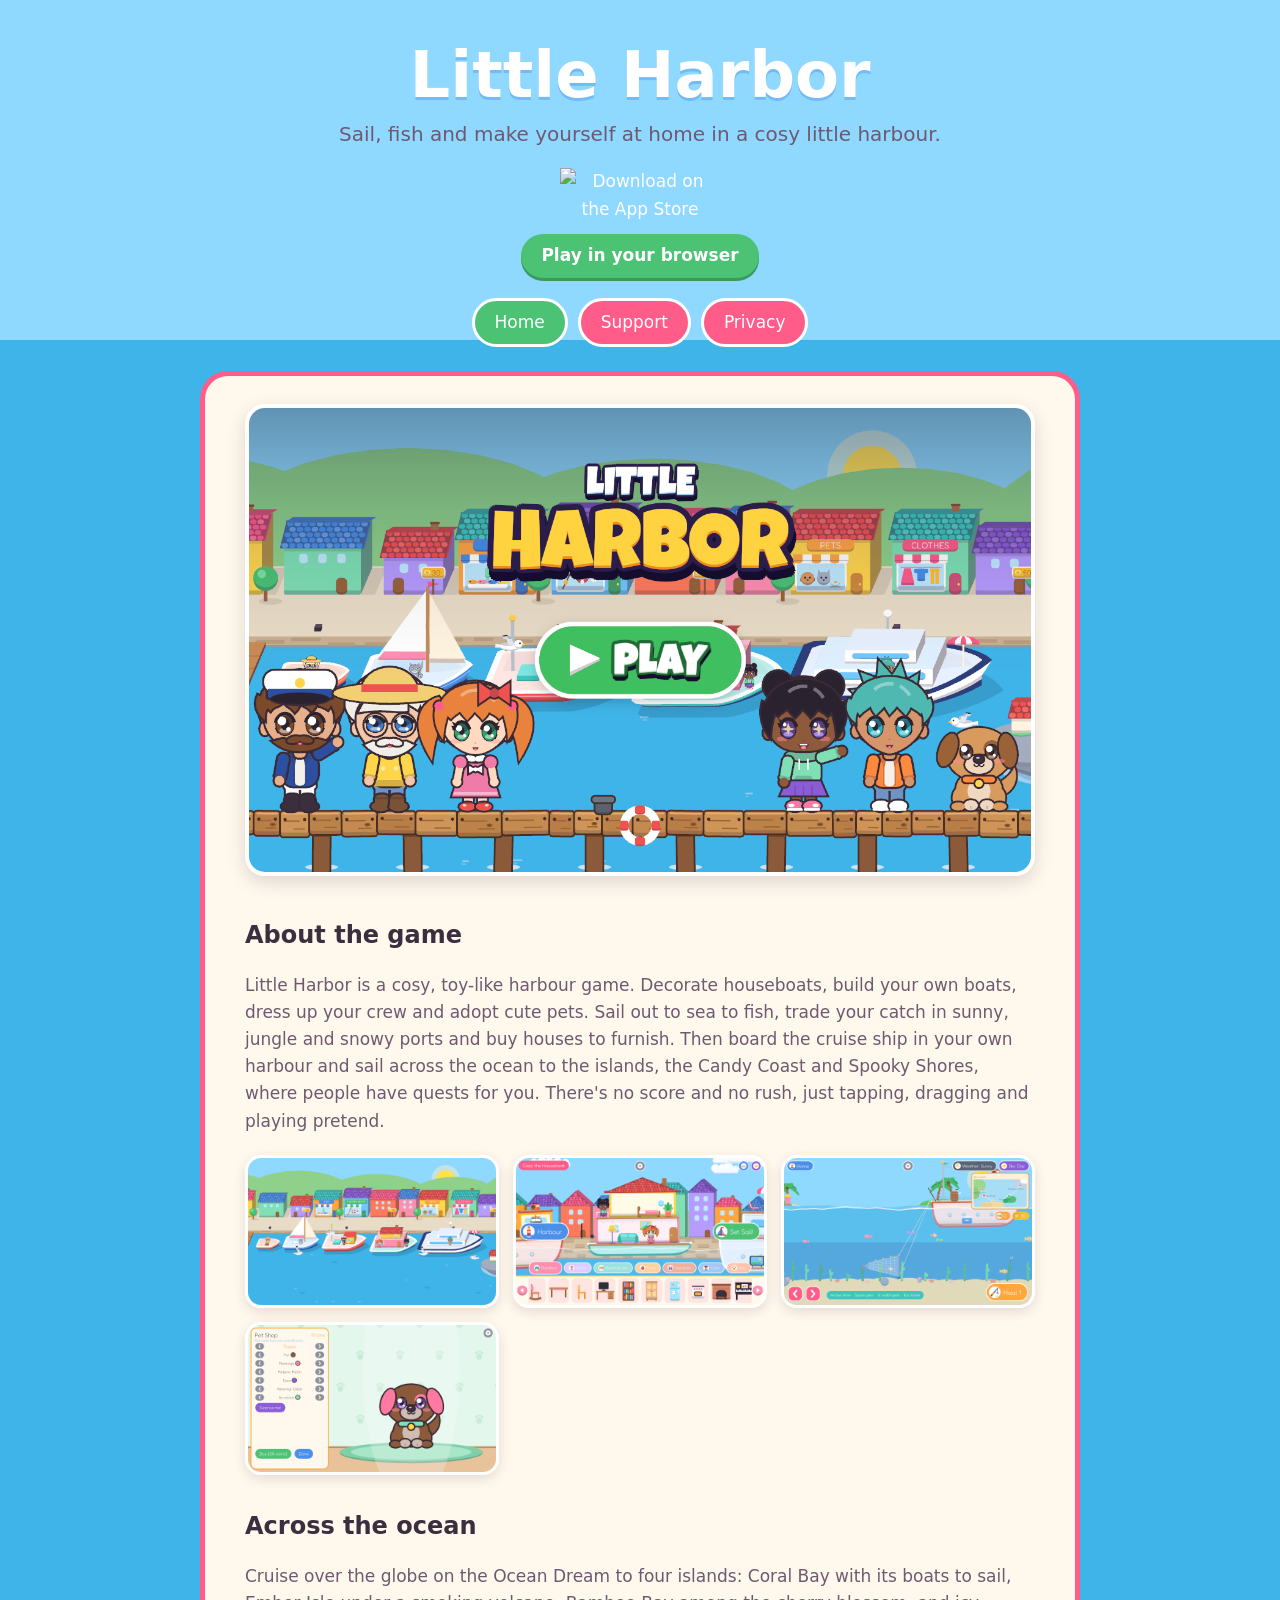
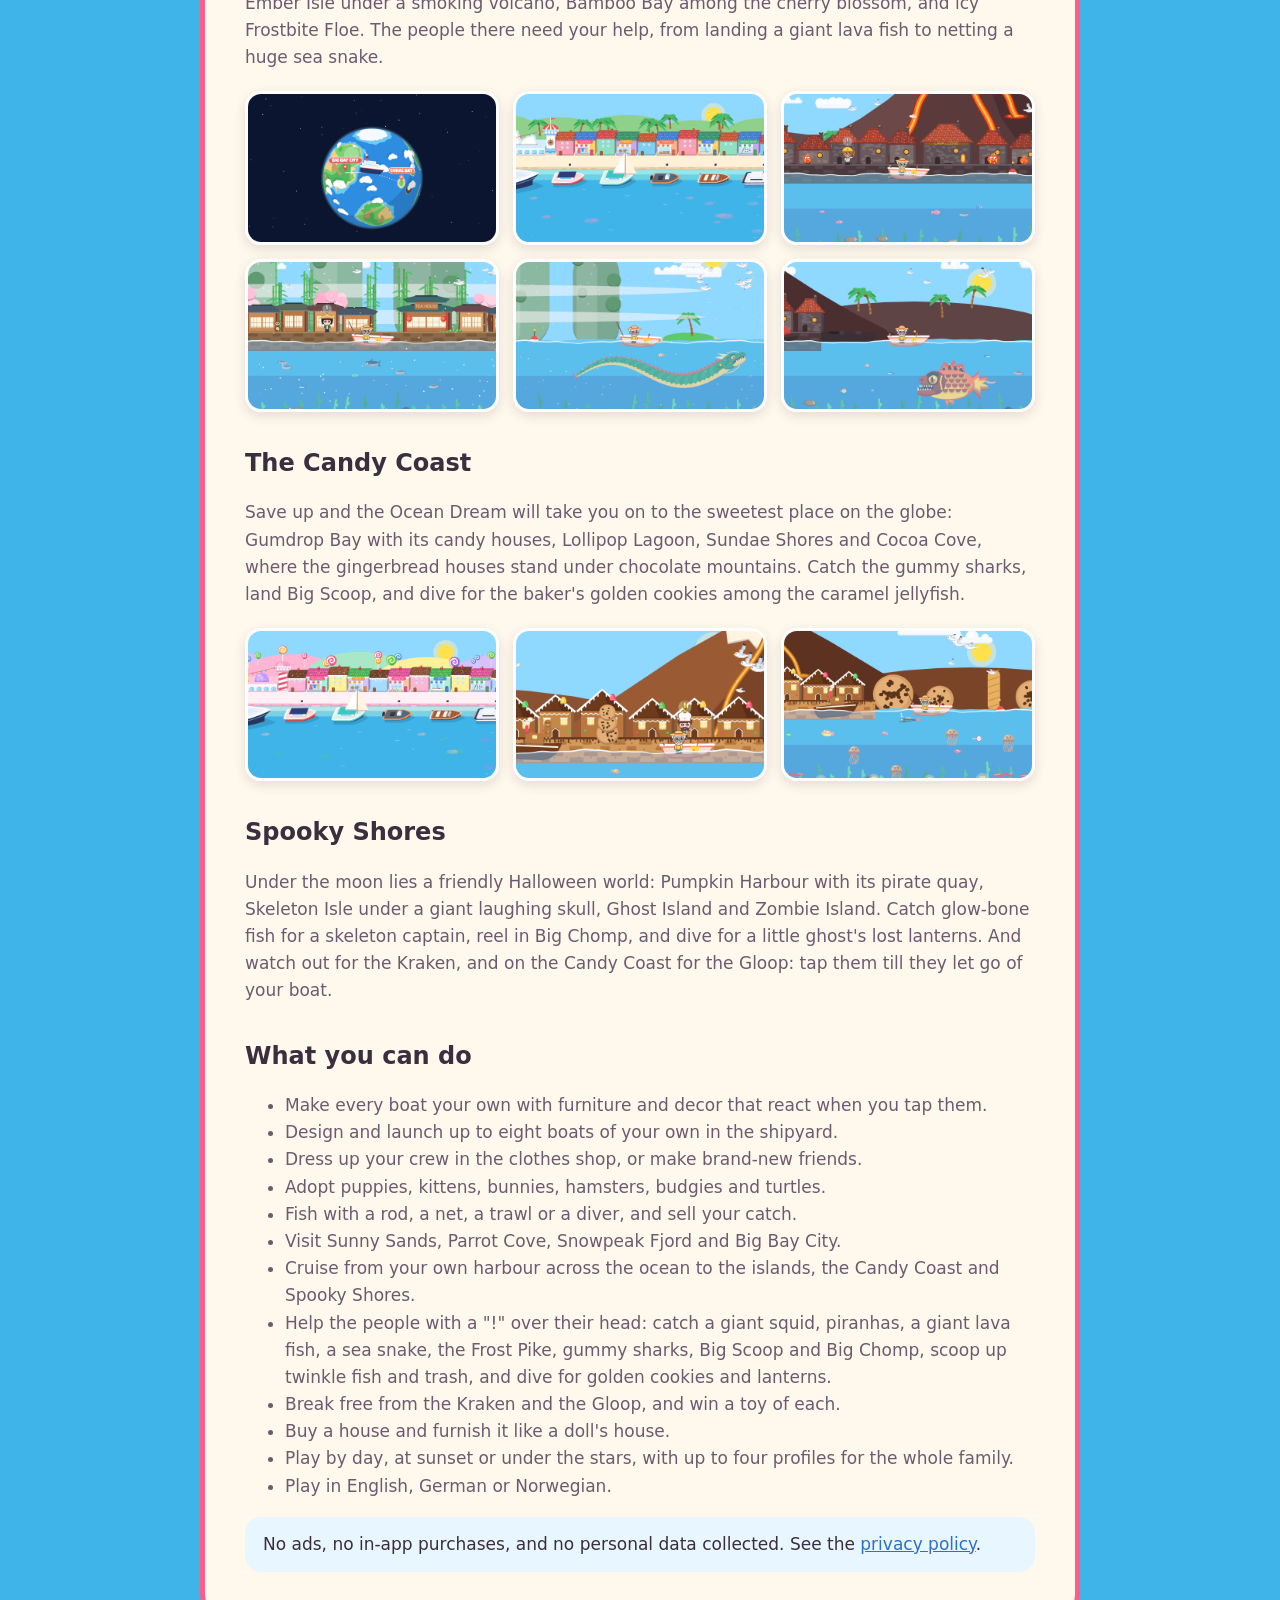
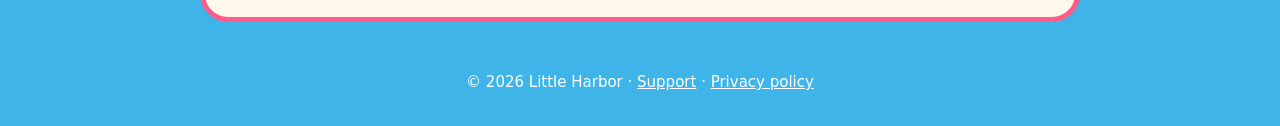
==== index.html @ 8a87bdaf "Little Harbor 1.3: cruises from your own harbour, Spooky Shores, the sea monsters, new quests and la" ====
<!doctype html>
<html lang="en">
<head>
  <meta charset="utf-8">
  <meta name="viewport" content="width=device-width, initial-scale=1">
  <title>Little Harbor</title>
  <meta name="description" content="Little Harbor is a cosy, toy-like harbour game: decorate boats, dress up your crew, adopt pets, sail, fish and cruise to the islands, the Candy Coast and Spooky Shores.">
  <link rel="icon" href="favicon.ico">
  <link rel="stylesheet" href="style.css">
</head>
<body>
  <header>
    <h1>Little Harbor</h1>
    <p>Sail, fish and make yourself at home in a cosy little harbour.</p>
    <div class="store">
      <a href="https://apps.apple.com/app/id6824686280" aria-label="Download Little Harbor on the App Store">
        <img src="https://toolbox.marketingtools.apple.com/api/v2/badges/download-on-the-app-store/black/en-us" alt="Download on the App Store" width="160" height="54">
      </a>
      <a class="play" href="https://haxica.github.io/TocaMcBoaty/">Play in your browser</a>
    </div>
    <nav>
      <a href="./" aria-current="page">Home</a>
      <a href="support.html">Support</a>
      <a href="privacy.html">Privacy</a>
    </nav>
  </header>

  <main>
    <img class="hero" src="images/title.png" alt="The Little Harbor title screen: the crew and a puppy on the jetty in front of the harbour, with a big Play button.">

    <h2>About the game</h2>
    <p>
      Little Harbor is a cosy, toy-like harbour game. Decorate houseboats, build your own boats, dress
      up your crew and adopt cute pets. Sail out to sea to fish, trade your catch in sunny, jungle and
      snowy ports and buy houses to furnish. Then board the cruise ship in your own harbour and sail
      across the ocean to the islands, the Candy Coast and Spooky Shores, where people have quests for you. There's no score
      and no rush, just tapping, dragging and playing pretend.
    </p>

    <div class="shots">
      <img src="images/harbour.png" alt="The harbour: colourful houses and shops along the quay, and boats in their berths.">
      <img src="images/boat.png" alt="Aboard a houseboat, with furniture to drag in from the tray.">
      <img src="images/fish.png" alt="Out at sea, towing a trawl along the seabed.">
      <img src="images/pets.png" alt="The pet shop: choosing a puppy's fur, markings and collar.">
    </div>

    <h2>Across the ocean</h2>
    <p>
      Cruise over the globe on the Ocean Dream to four islands: Coral Bay with its boats to sail,
      Ember Isle under a smoking volcano, Bamboo Bay among the cherry blossom, and icy Frostbite
      Floe. The people there need your help, from landing a giant lava fish to netting a huge sea
      snake.
    </p>

    <div class="shots">
      <img src="images/globe.png" alt="The cruise ship sailing over the globe from Big Bay City to Coral Bay.">
      <img src="images/coral.png" alt="Coral Bay from above: the cruise ship, the island boats and the shops along the beach.">
      <img src="images/ember.png" alt="Ember Isle: stone houses under a volcano with lava flowing down, and a scientist with a quest.">
      <img src="images/bamboo.png" alt="Bamboo Bay: wooden houses, bamboo and cherry blossom, and a gardener with a quest.">
      <img src="images/snake.png" alt="A huge green sea dragon snake swimming under the boat.">
      <img src="images/lava.png" alt="The giant lava fish swimming deep below the boat by Ember Isle.">
    </div>

    <h2>The Candy Coast</h2>
    <p>
      Save up and the Ocean Dream will take you on to the sweetest place on the globe: Gumdrop Bay
      with its candy houses, Lollipop Lagoon, Sundae Shores and Cocoa Cove, where the gingerbread
      houses stand under chocolate mountains. Catch the gummy sharks, land Big Scoop, and dive for the
      baker's golden cookies among the caramel jellyfish.
    </p>

    <div class="shots">
      <img src="images/candy.png" alt="Gumdrop Bay from above: candy-coloured houses with lollipops on the hills, and boats along the pink sugar beach.">
      <img src="images/cocoa.png" alt="Cocoa Cove: gingerbread houses under a chocolate mountain, giant cookies and the baker with a quest.">
      <img src="images/cookies.png" alt="Diving for golden cookies under the boat, among caramel jellyfish.">
    </div>

    <h2>Spooky Shores</h2>
    <p>
      Under the moon lies a friendly Halloween world: Pumpkin Harbour with its pirate quay, Skeleton
      Isle under a giant laughing skull, Ghost Island and Zombie Island. Catch glow-bone fish for a
      skeleton captain, reel in Big Chomp, and dive for a little ghost's lost lanterns. And watch out
      for the Kraken, and on the Candy Coast for the Gloop: tap them till they let go of your boat.
    </p>

    <h2>What you can do</h2>
    <ul>
      <li>Make every boat your own with furniture and decor that react when you tap them.</li>
      <li>Design and launch up to eight boats of your own in the shipyard.</li>
      <li>Dress up your crew in the clothes shop, or make brand-new friends.</li>
      <li>Adopt puppies, kittens, bunnies, hamsters, budgies and turtles.</li>
      <li>Fish with a rod, a net, a trawl or a diver, and sell your catch.</li>
      <li>Visit Sunny Sands, Parrot Cove, Snowpeak Fjord and Big Bay City.</li>
      <li>Cruise from your own harbour across the ocean to the islands, the Candy Coast and Spooky Shores.</li>
      <li>Help the people with a "!" over their head: catch a giant squid, piranhas, a giant lava fish, a sea snake, the Frost Pike, gummy sharks, Big Scoop and Big Chomp, scoop up twinkle fish and trash, and dive for golden cookies and lanterns.</li>
      <li>Break free from the Kraken and the Gloop, and win a toy of each.</li>
      <li>Buy a house and furnish it like a doll's house.</li>
      <li>Play by day, at sunset or under the stars, with up to four profiles for the whole family.</li>
      <li>Play in English, German or Norwegian.</li>
    </ul>

    <p class="note">No ads, no in-app purchases, and no personal data collected. See the <a href="privacy.html">privacy policy</a>.</p>
  </main>

  <footer>
    &copy; 2026 Little Harbor &middot; <a href="support.html">Support</a> &middot; <a href="privacy.html">Privacy policy</a>
  </footer>
</body>
</html>
---- style.css ----
:root {
  --sky: #8fd8ff;
  --sea: #3fb4e8;
  --paper: #fff8ec;
  --ink: #3a2e3f;
  --soft: #6e5a70;
  --pink: #ff5c8a;
  --green: #4cc274;
  --line: #f0e2cc;
}

* {
  box-sizing: border-box;
}

html {
  background: var(--sky);
}

body {
  margin: 0;
  font: 17px/1.6 "Fredoka", system-ui, -apple-system, "Segoe UI", sans-serif;
  color: var(--ink);
  background: linear-gradient(var(--sky) 0, var(--sky) 340px, var(--sea) 340px, var(--sea) 100%);
  min-height: 100vh;
}

header {
  max-width: 880px;
  margin: 0 auto;
  padding: 40px 16px 24px;
  text-align: center;
  color: #fff;
}

header a {
  color: inherit;
  text-decoration: none;
}

header h1 {
  margin: 0;
  font-size: clamp(40px, 8vw, 64px);
  line-height: 1.1;
  text-shadow: 0 3px 0 #4a8fe866;
}

header p {
  margin: 8px 0 0;
  font-size: 20px;
}

.store {
  display: flex;
  flex-direction: column;
  align-items: center;
  gap: 6px;
  margin-top: 18px;
}

.store img {
  display: block;
  height: 54px;
  width: auto;
}

.play {
  margin-top: 6px;
  padding: 8px 20px;
  border-radius: 999px;
  background: var(--green);
  color: #fff;
  font-weight: 600;
  box-shadow: 0 3px 0 #3a9a5c;
}

.play:hover,
.play:focus-visible {
  background: #5fd487;
}

nav {
  display: flex;
  flex-wrap: wrap;
  gap: 10px;
  justify-content: center;
  margin-top: 20px;
}

nav a {
  padding: 8px 20px;
  border: 3px solid #fff;
  border-radius: 999px;
  background: var(--pink);
  color: #fff;
  text-decoration: none;
}

nav a[aria-current="page"] {
  background: var(--green);
}

main {
  max-width: 880px;
  margin: 0 auto 48px;
  padding: 28px clamp(16px, 4vw, 40px);
  background: var(--paper);
  border: 5px solid var(--pink);
  border-radius: 28px;
}

h2 {
  margin: 32px 0 8px;
  font-size: 24px;
}

h2:first-child {
  margin-top: 0;
}

p, li {
  color: var(--soft);
}

a {
  color: #2f6fc4;
}

.shots {
  display: grid;
  grid-template-columns: repeat(auto-fit, minmax(240px, 1fr));
  gap: 14px;
  margin: 20px 0;
}

.shots img {
  width: 100%;
  border-radius: 16px;
  border: 3px solid #fff;
  box-shadow: 0 4px 12px #3a2e3f22;
}

.hero {
  width: 100%;
  border-radius: 20px;
  border: 4px solid #fff;
  box-shadow: 0 6px 18px #3a2e3f2a;
}

.note {
  padding: 14px 18px;
  border-radius: 16px;
  background: #e8f6ff;
  color: var(--ink);
}

footer {
  padding: 0 16px 32px;
  text-align: center;
  color: #fff;
  font-size: 15px;
}

footer a {
  color: #fff;
}
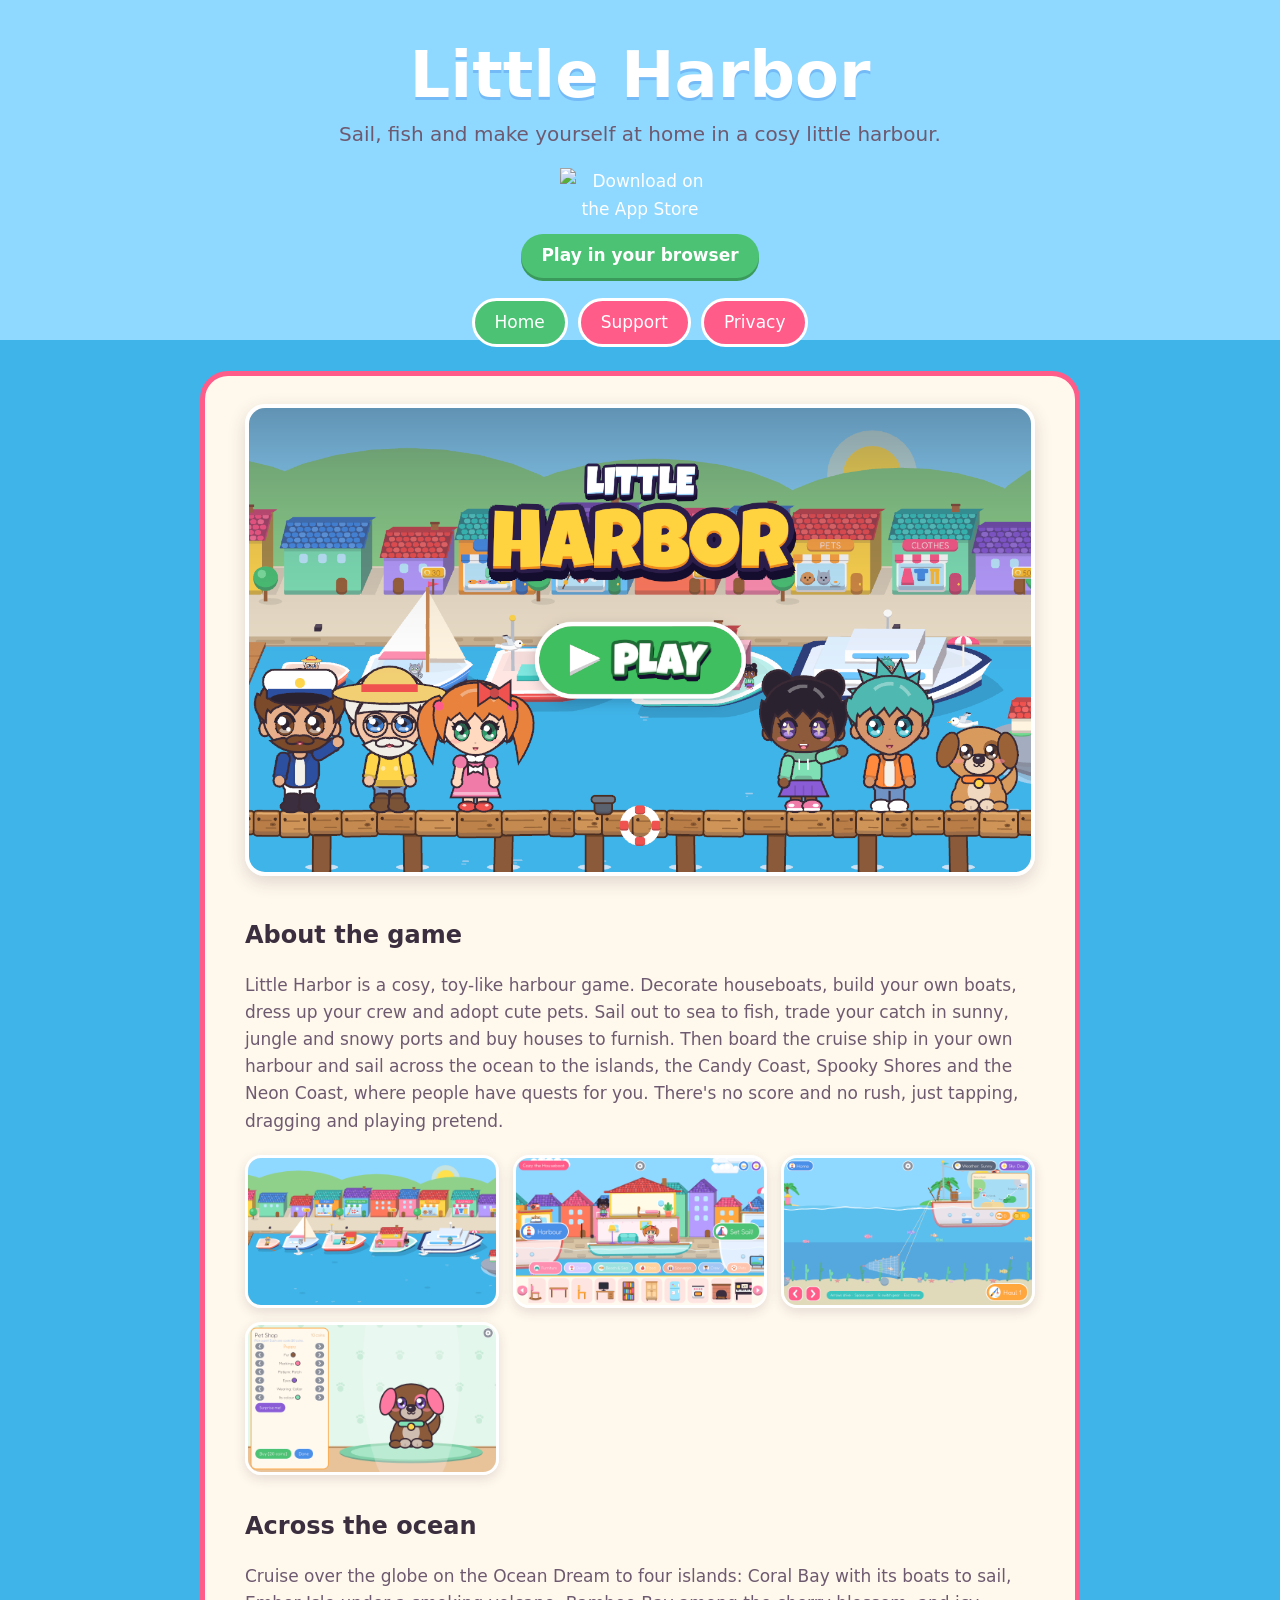
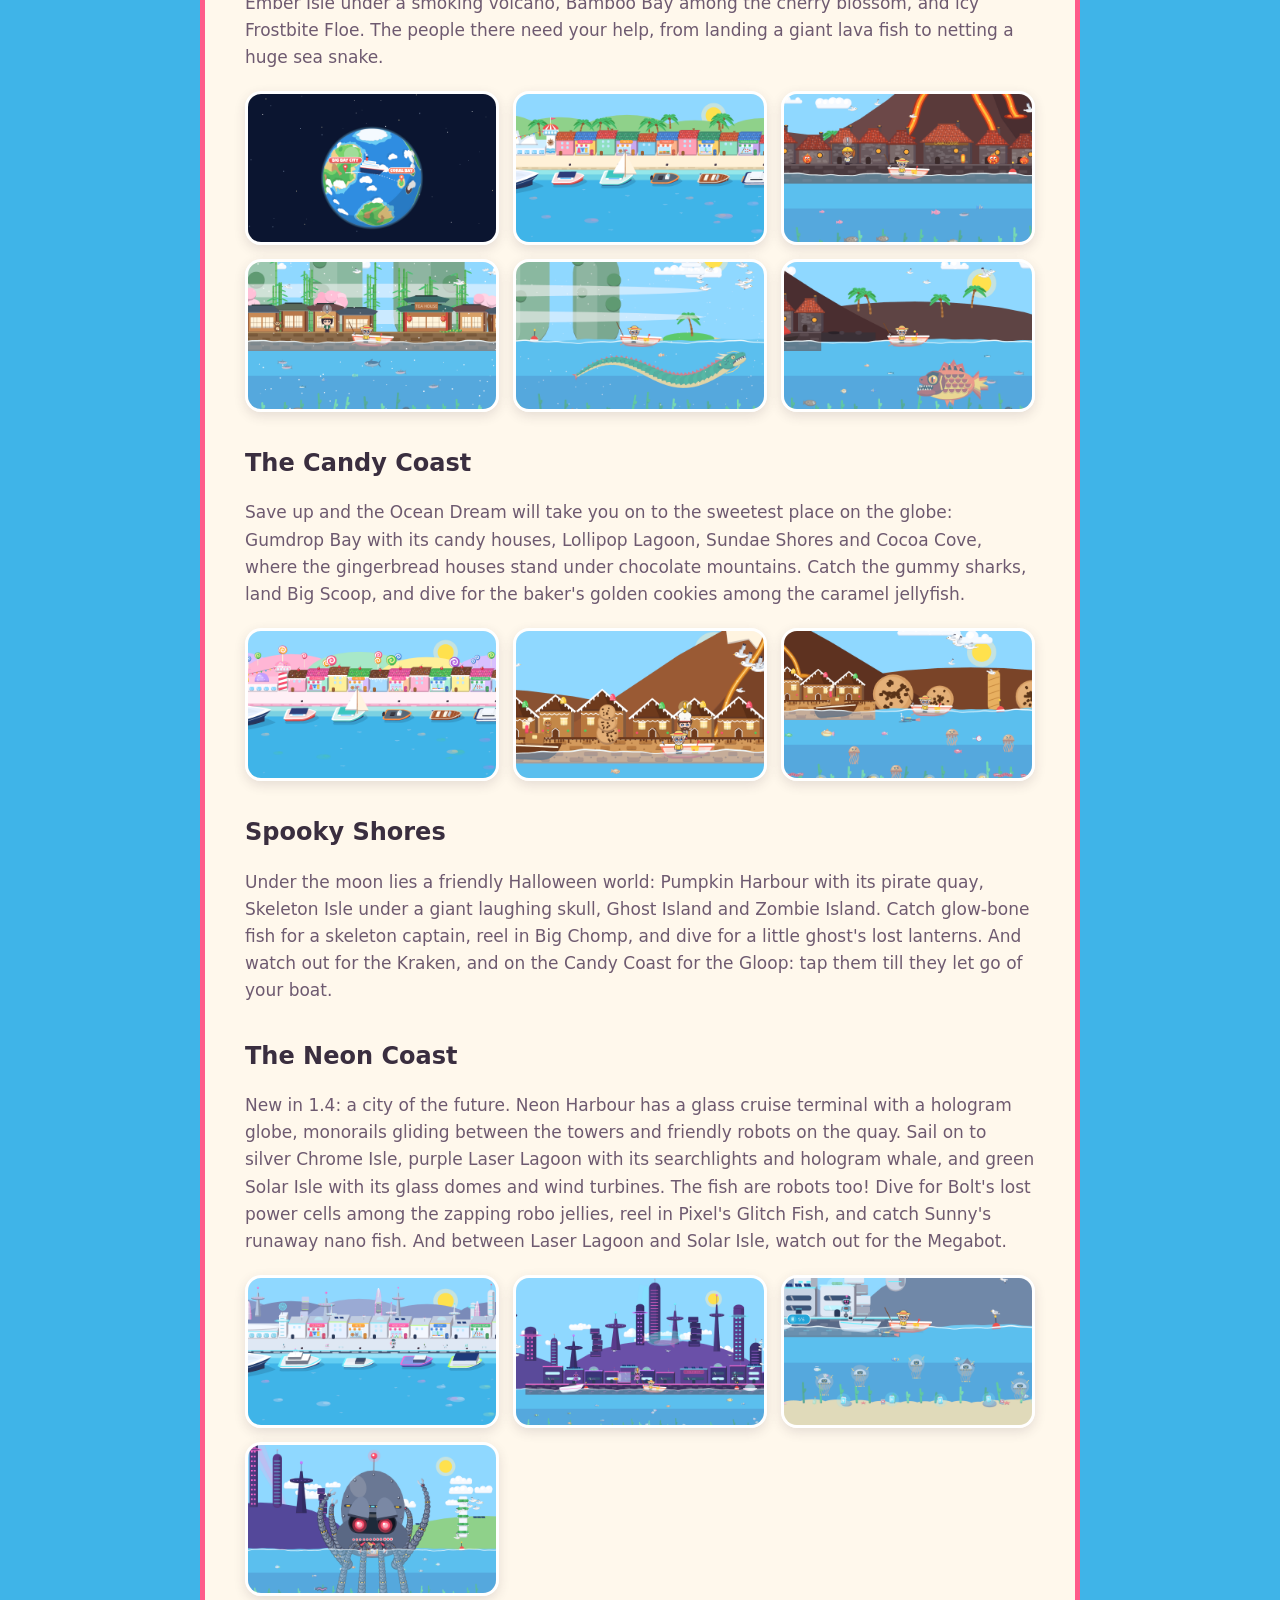
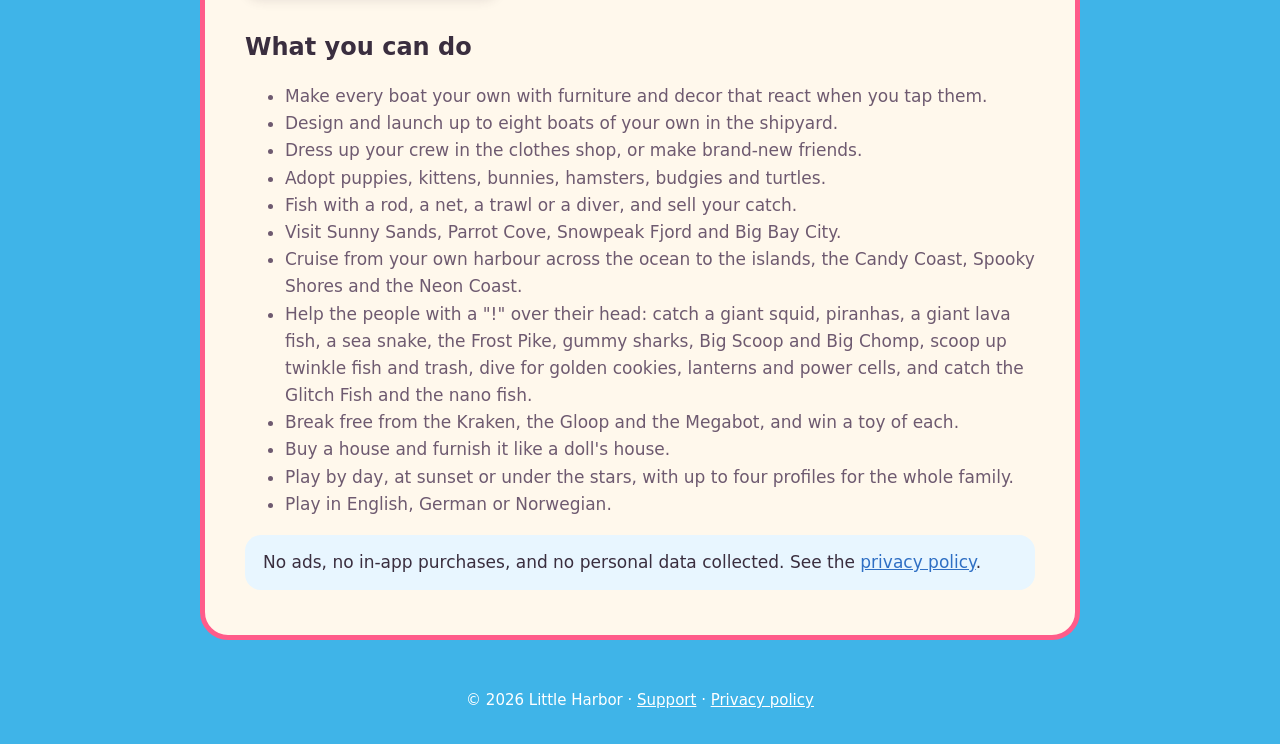
==== commit f39e23ce: "The Neon Coast (1.4): a section with four pictures, and on the support page Co-Authored-By: Claude O" ====
--- a/index.html
+++ b/index.html
@@ -4,8 +4,10 @@
   <meta charset="utf-8">
   <meta name="viewport" content="width=device-width, initial-scale=1">
   <title>Little Harbor</title>
-  <meta name="description" content="Little Harbor is a cosy, toy-like harbour game: decorate boats, dress up your crew, adopt pets, sail, fish and cruise to the islands, the Candy Coast and Spooky Shores.">
-  <link rel="icon" href="favicon.ico">
+  <meta name="description" content="Little Harbor is a cosy, toy-like harbour game: decorate boats, dress up your crew, adopt pets, sail, fish and cruise to the islands, the Candy Coast, Spooky Shores and the Neon Coast.">
+  <link rel="icon" href="favicon.ico?v=2" sizes="any">
+  <link rel="icon" href="icon-192.png?v=2" type="image/png">
+  <link rel="apple-touch-icon" href="apple-touch-icon.png?v=2">
   <link rel="stylesheet" href="style.css">
 </head>
 <body>
@@ -16,7 +18,7 @@
       <a href="https://apps.apple.com/app/id6824686280" aria-label="Download Little Harbor on the App Store">
         <img src="https://toolbox.marketingtools.apple.com/api/v2/badges/download-on-the-app-store/black/en-us" alt="Download on the App Store" width="160" height="54">
       </a>
-      <a class="play" href="https://haxica.github.io/TocaMcBoaty/">Play in your browser</a>
+      <a class="play" href="https://haxica.github.io/little-harbor-app/">Play in your browser</a>
     </div>
     <nav>
       <a href="./" aria-current="page">Home</a>
@@ -33,7 +35,7 @@
       Little Harbor is a cosy, toy-like harbour game. Decorate houseboats, build your own boats, dress
       up your crew and adopt cute pets. Sail out to sea to fish, trade your catch in sunny, jungle and
       snowy ports and buy houses to furnish. Then board the cruise ship in your own harbour and sail
-      across the ocean to the islands, the Candy Coast and Spooky Shores, where people have quests for you. There's no score
+      across the ocean to the islands, the Candy Coast, Spooky Shores and the Neon Coast, where people have quests for you. There's no score
       and no rush, just tapping, dragging and playing pretend.
     </p>
 
@@ -83,6 +85,24 @@
       for the Kraken, and on the Candy Coast for the Gloop: tap them till they let go of your boat.
     </p>
 
+    <h2>The Neon Coast</h2>
+    <p>
+      New in 1.4: a city of the future. Neon Harbour has a glass cruise terminal with a hologram
+      globe, monorails gliding between the towers and friendly robots on the quay. Sail on to
+      silver Chrome Isle, purple Laser Lagoon with its searchlights and hologram whale, and green
+      Solar Isle with its glass domes and wind turbines. The fish are robots too! Dive for Bolt's
+      lost power cells among the zapping robo jellies, reel in Pixel's Glitch Fish, and catch
+      Sunny's runaway nano fish. And between Laser Lagoon and Solar Isle, watch out for the
+      Megabot.
+    </p>
+
+    <div class="shots">
+      <img src="images/neon.png" alt="Neon Harbour from above: sleek white shops with glowing trims, futuristic towers behind, and neon boats at the quay.">
+      <img src="images/laser.png" alt="Laser Lagoon: purple towers and spires on the hills, sweeping searchlights and a hologram whale in the sky.">
+      <img src="images/cells.png" alt="Diving for glowing power cells on the seabed, among robot jellyfish.">
+      <img src="images/megabot.png" alt="The Megabot, a giant friendly robot with red eyes, holding the boat in its claws.">
+    </div>
+
     <h2>What you can do</h2>
     <ul>
       <li>Make every boat your own with furniture and decor that react when you tap them.</li>
@@ -91,9 +111,9 @@
       <li>Adopt puppies, kittens, bunnies, hamsters, budgies and turtles.</li>
       <li>Fish with a rod, a net, a trawl or a diver, and sell your catch.</li>
       <li>Visit Sunny Sands, Parrot Cove, Snowpeak Fjord and Big Bay City.</li>
-      <li>Cruise from your own harbour across the ocean to the islands, the Candy Coast and Spooky Shores.</li>
-      <li>Help the people with a "!" over their head: catch a giant squid, piranhas, a giant lava fish, a sea snake, the Frost Pike, gummy sharks, Big Scoop and Big Chomp, scoop up twinkle fish and trash, and dive for golden cookies and lanterns.</li>
-      <li>Break free from the Kraken and the Gloop, and win a toy of each.</li>
+      <li>Cruise from your own harbour across the ocean to the islands, the Candy Coast, Spooky Shores and the Neon Coast.</li>
+      <li>Help the people with a "!" over their head: catch a giant squid, piranhas, a giant lava fish, a sea snake, the Frost Pike, gummy sharks, Big Scoop and Big Chomp, scoop up twinkle fish and trash, dive for golden cookies, lanterns and power cells, and catch the Glitch Fish and the nano fish.</li>
+      <li>Break free from the Kraken, the Gloop and the Megabot, and win a toy of each.</li>
       <li>Buy a house and furnish it like a doll's house.</li>
       <li>Play by day, at sunset or under the stars, with up to four profiles for the whole family.</li>
       <li>Play in English, German or Norwegian.</li>
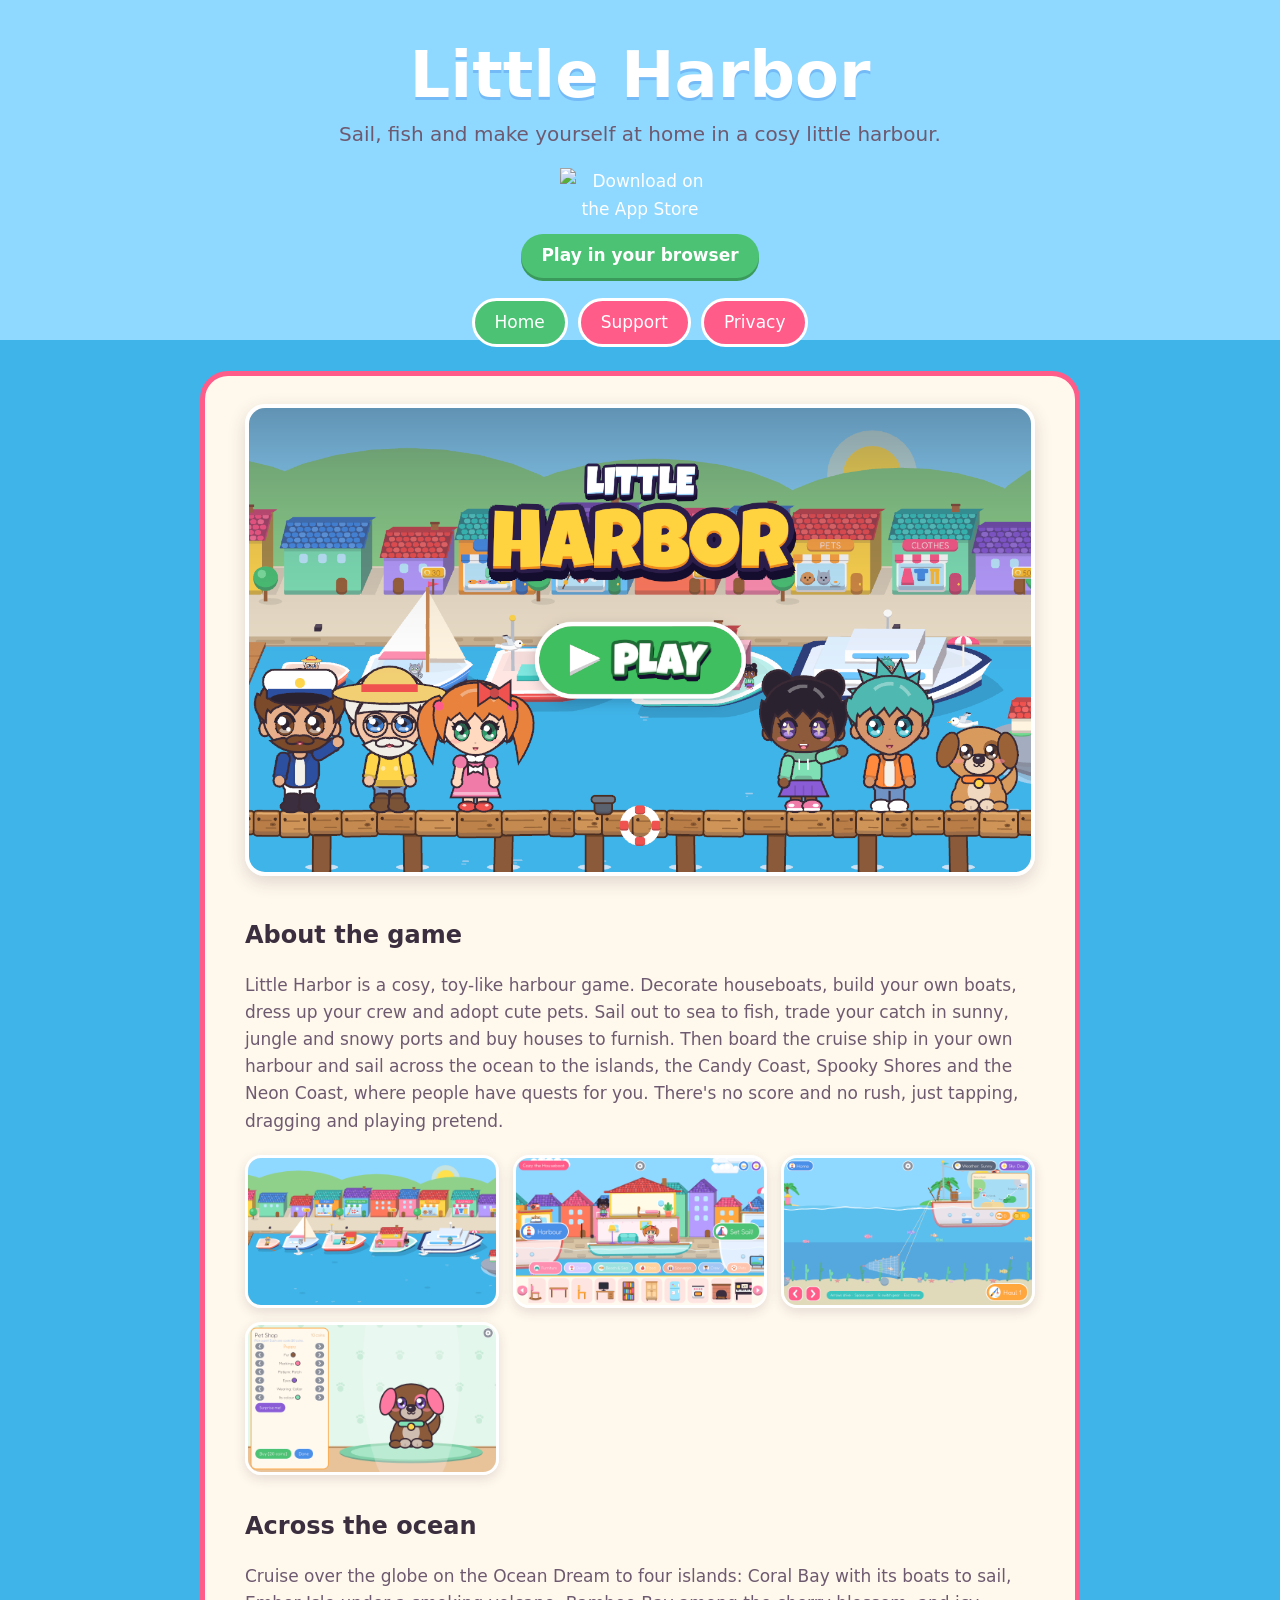
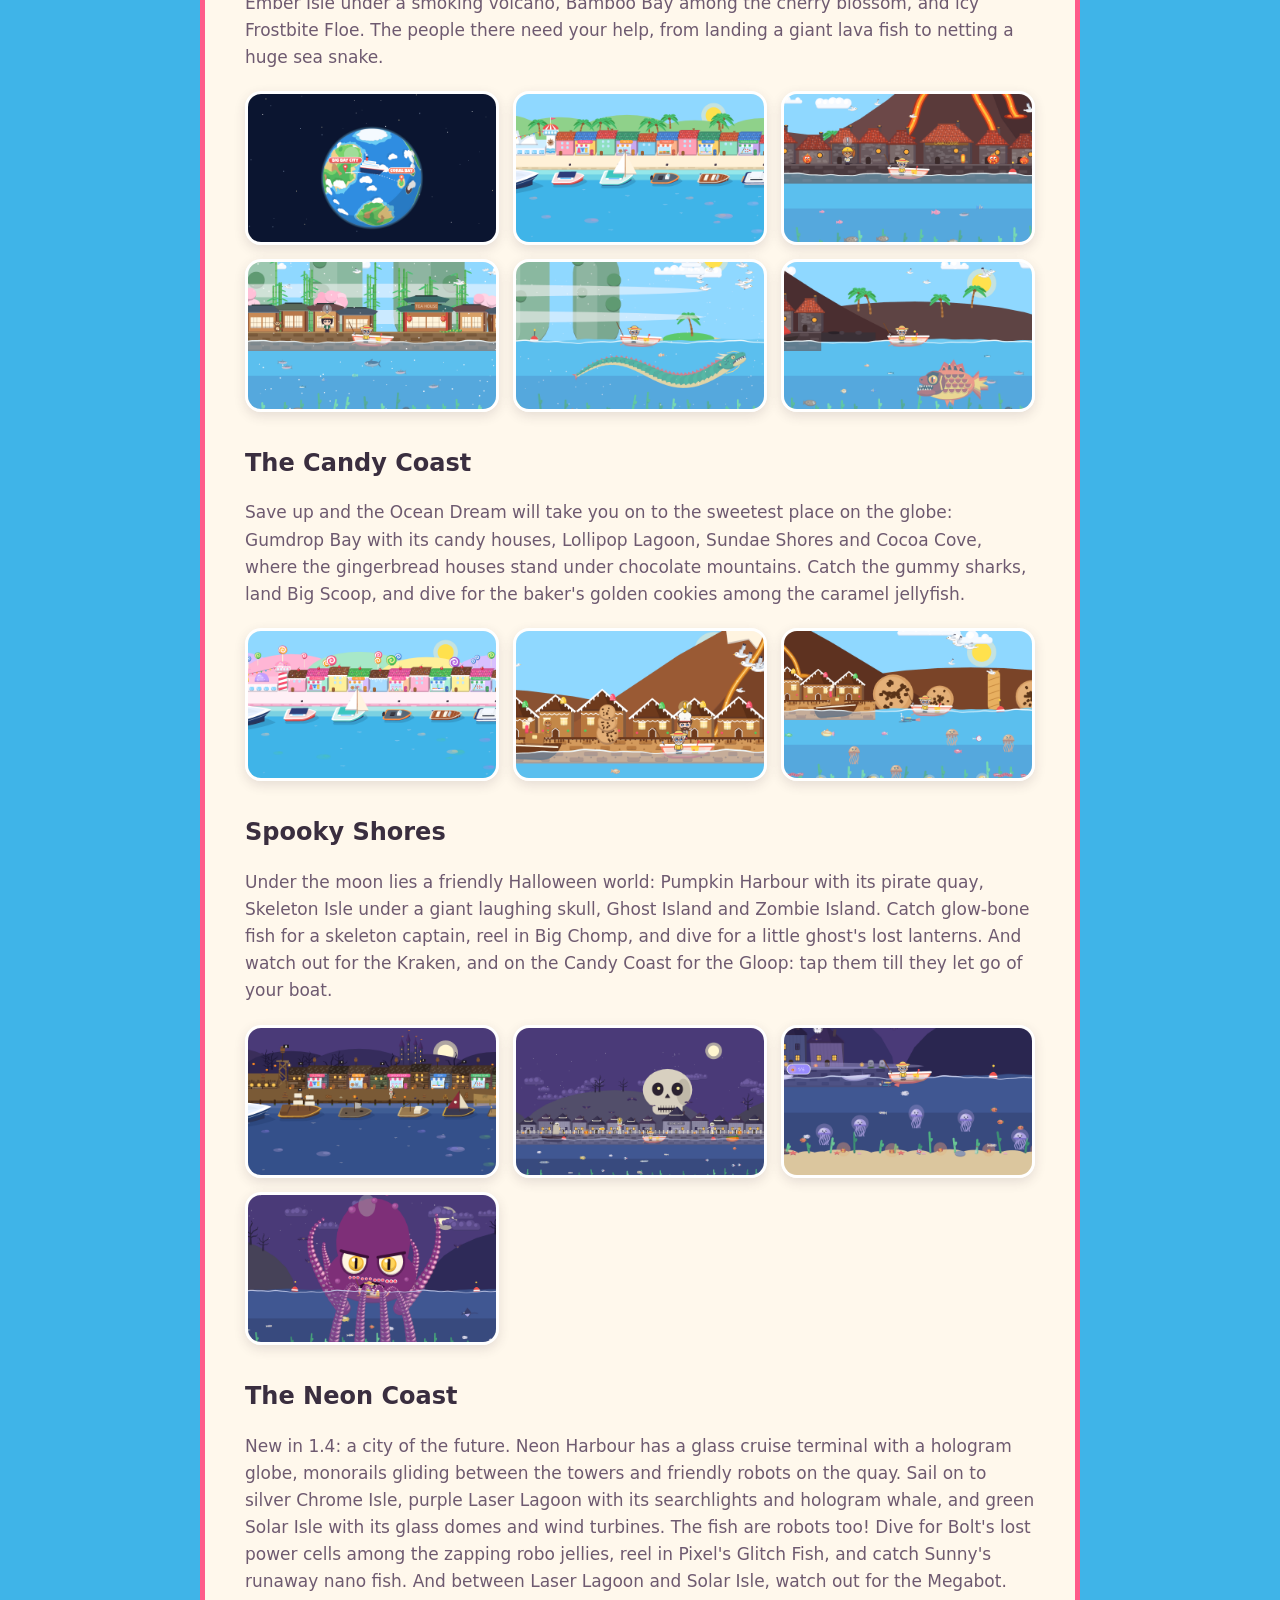
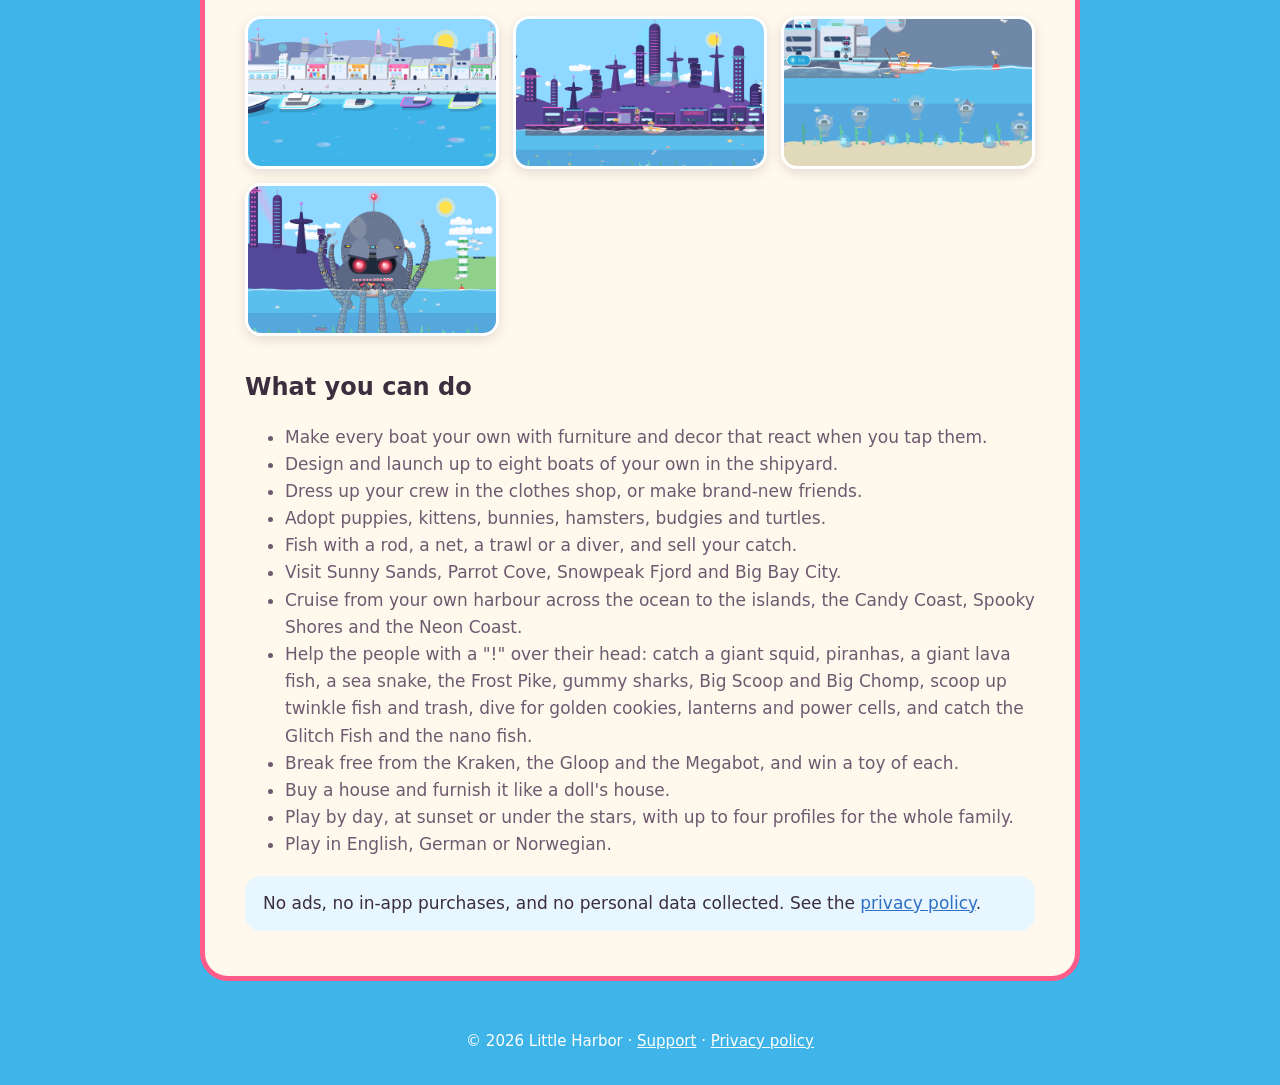
==== commit 16a33d1d: "Pictures of Spooky Shores: Pumpkin Harbour, Skeleton Isle, the lantern dive and the Kraken Co-Author" ====
--- a/index.html
+++ b/index.html
@@ -85,6 +85,13 @@
       for the Kraken, and on the Candy Coast for the Gloop: tap them till they let go of your boat.
     </p>
 
+    <div class="shots">
+      <img src="images/pumpkin.png" alt="Pumpkin Harbour by moonlight: wooden pirate shops on the quay, a castle on the hill and a pirate ship at its berth.">
+      <img src="images/skeleton.png" alt="Skeleton Isle: little houses under a giant laughing skull, with skeletons on the quay.">
+      <img src="images/lanterns.png" alt="Diving for a little ghost's lost lanterns on the seabed, among friendly ghost jellies.">
+      <img src="images/kraken.png" alt="The Kraken, a big purple octopus with yellow eyes, holding the boat in its arms.">
+    </div>
+
     <h2>The Neon Coast</h2>
     <p>
       New in 1.4: a city of the future. Neon Harbour has a glass cruise terminal with a hologram
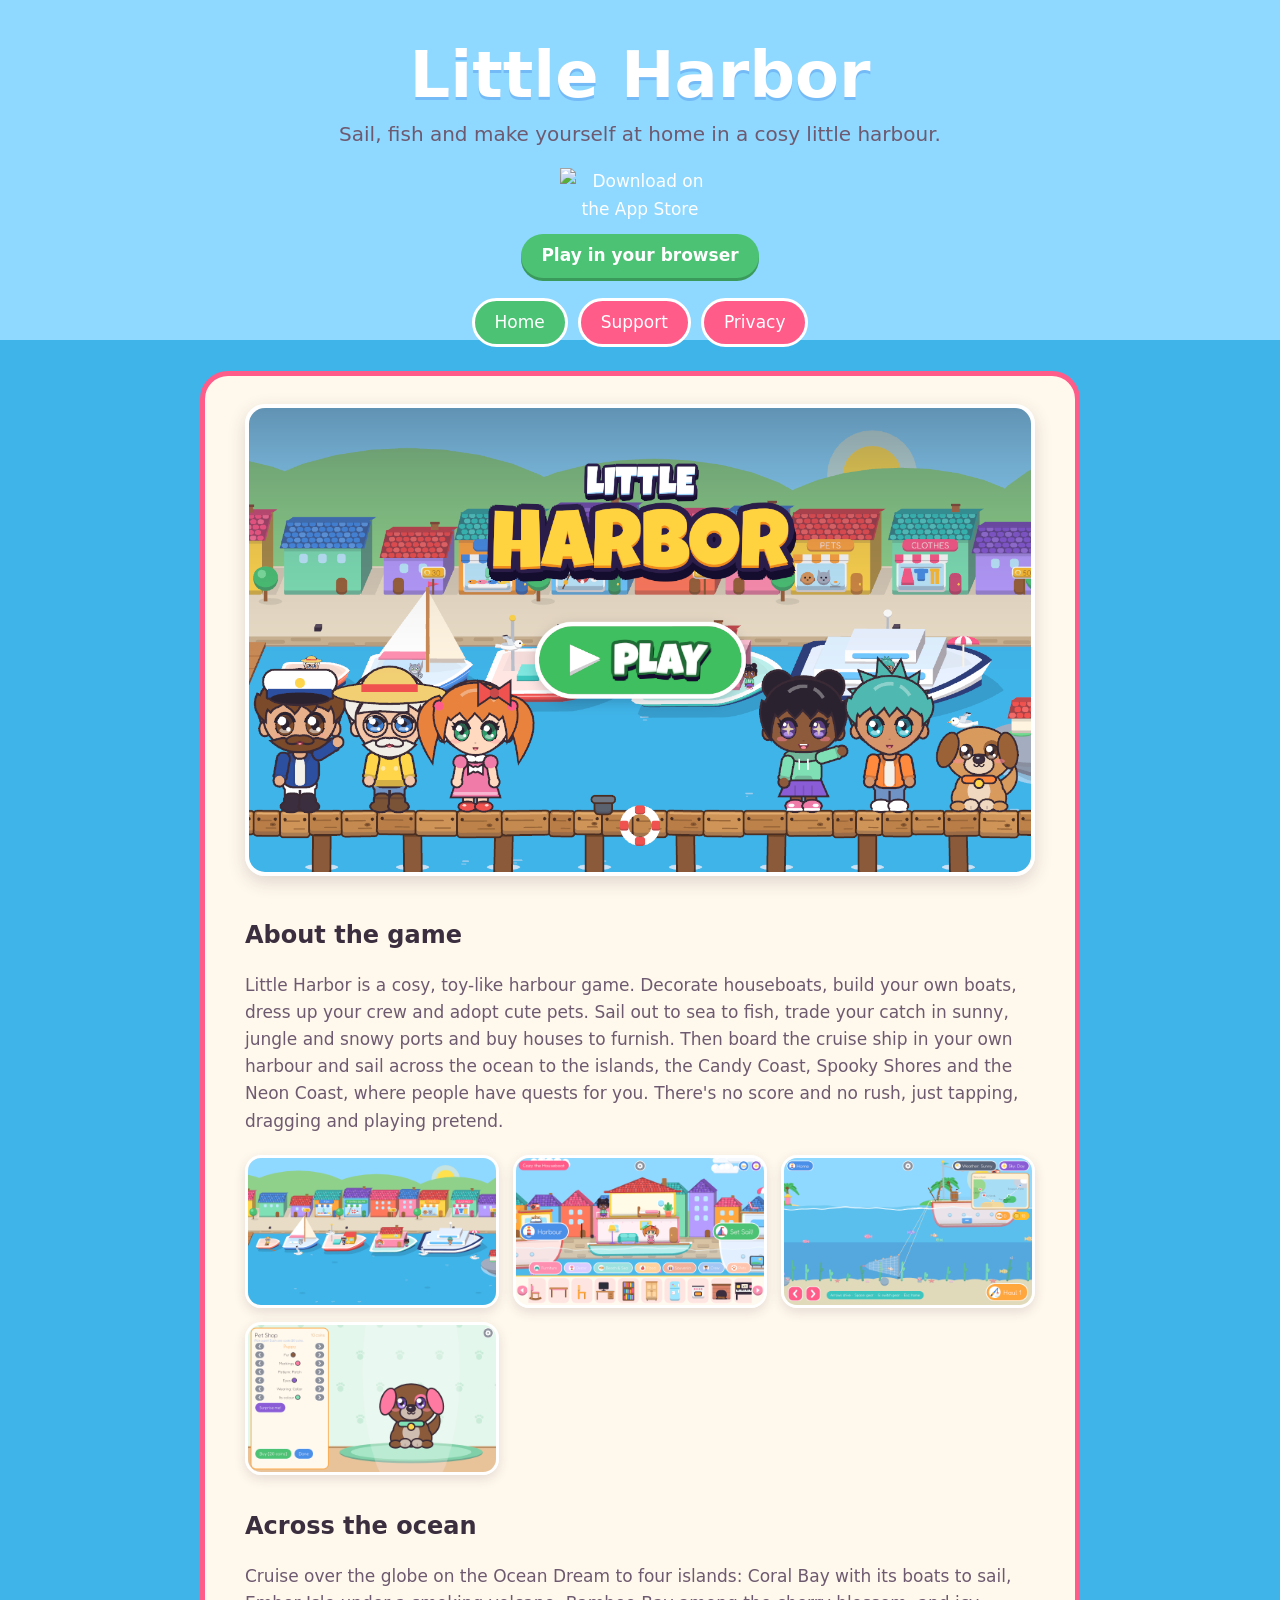
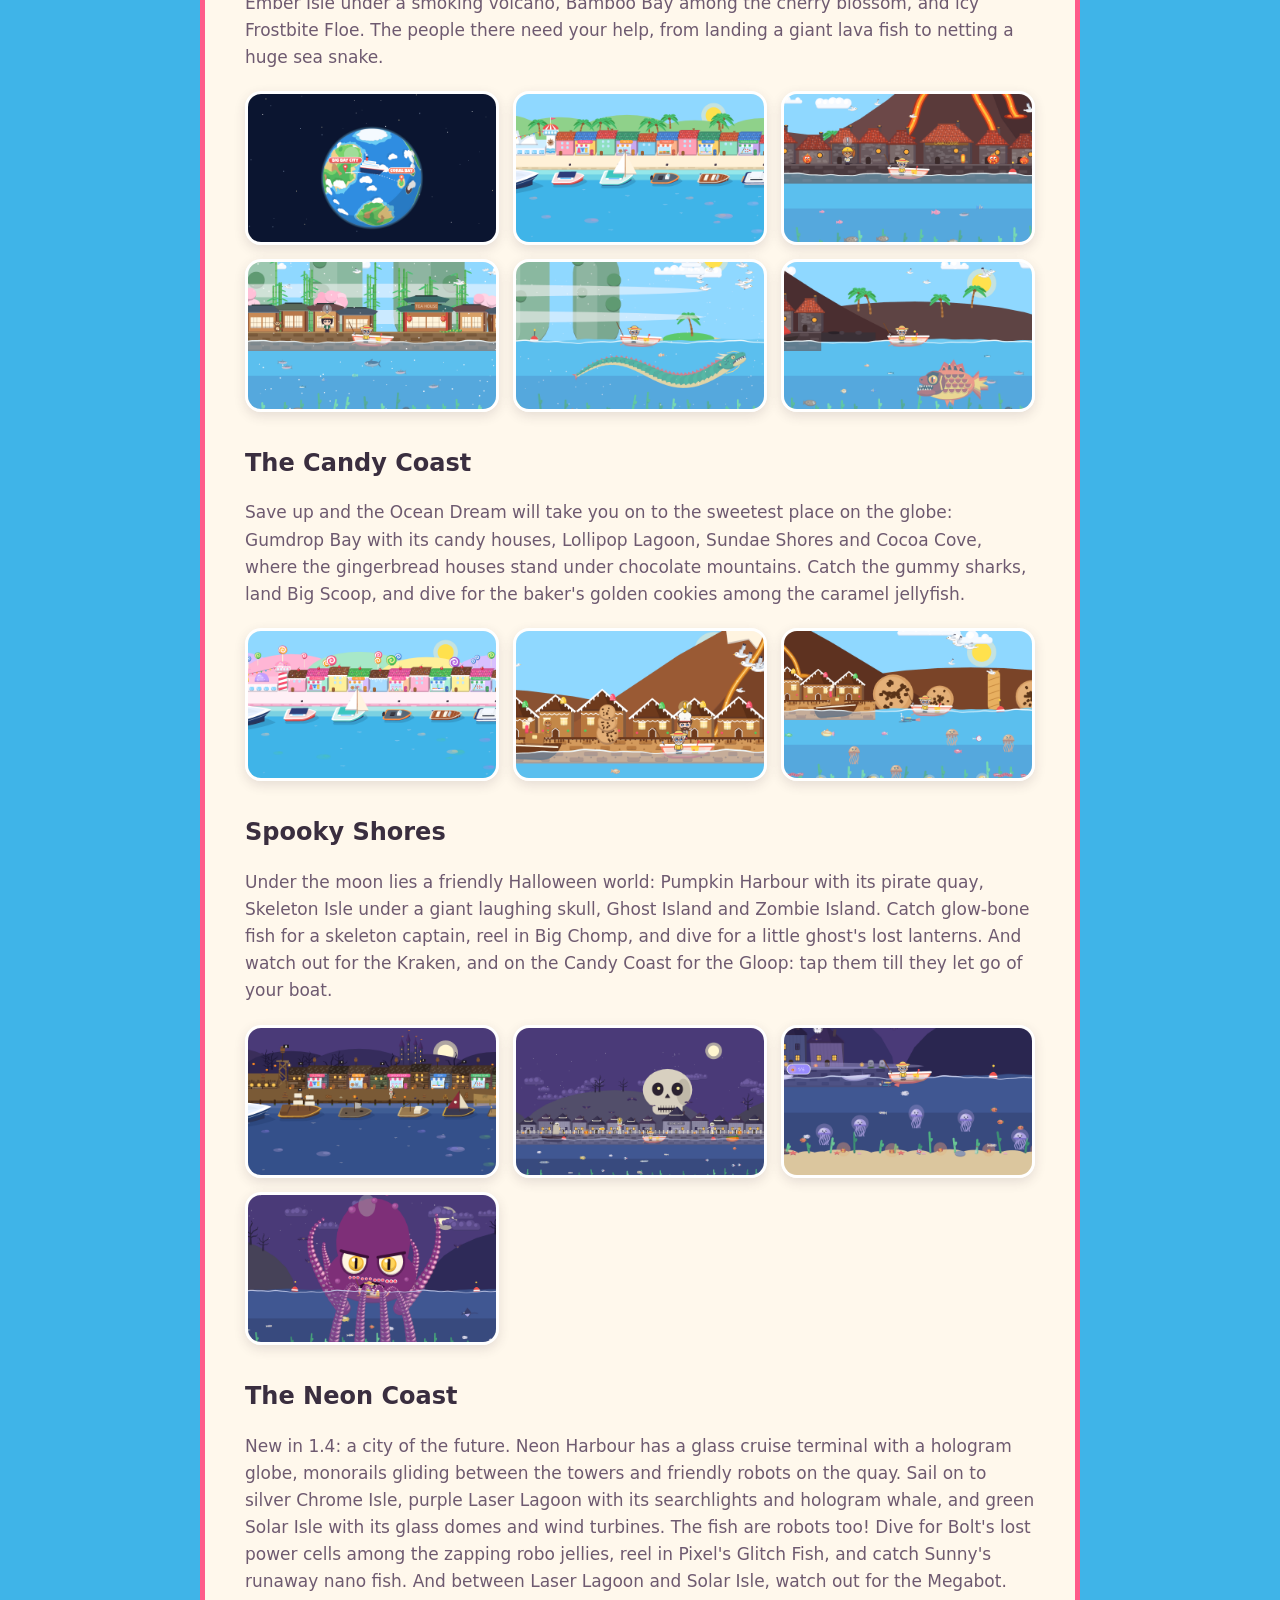
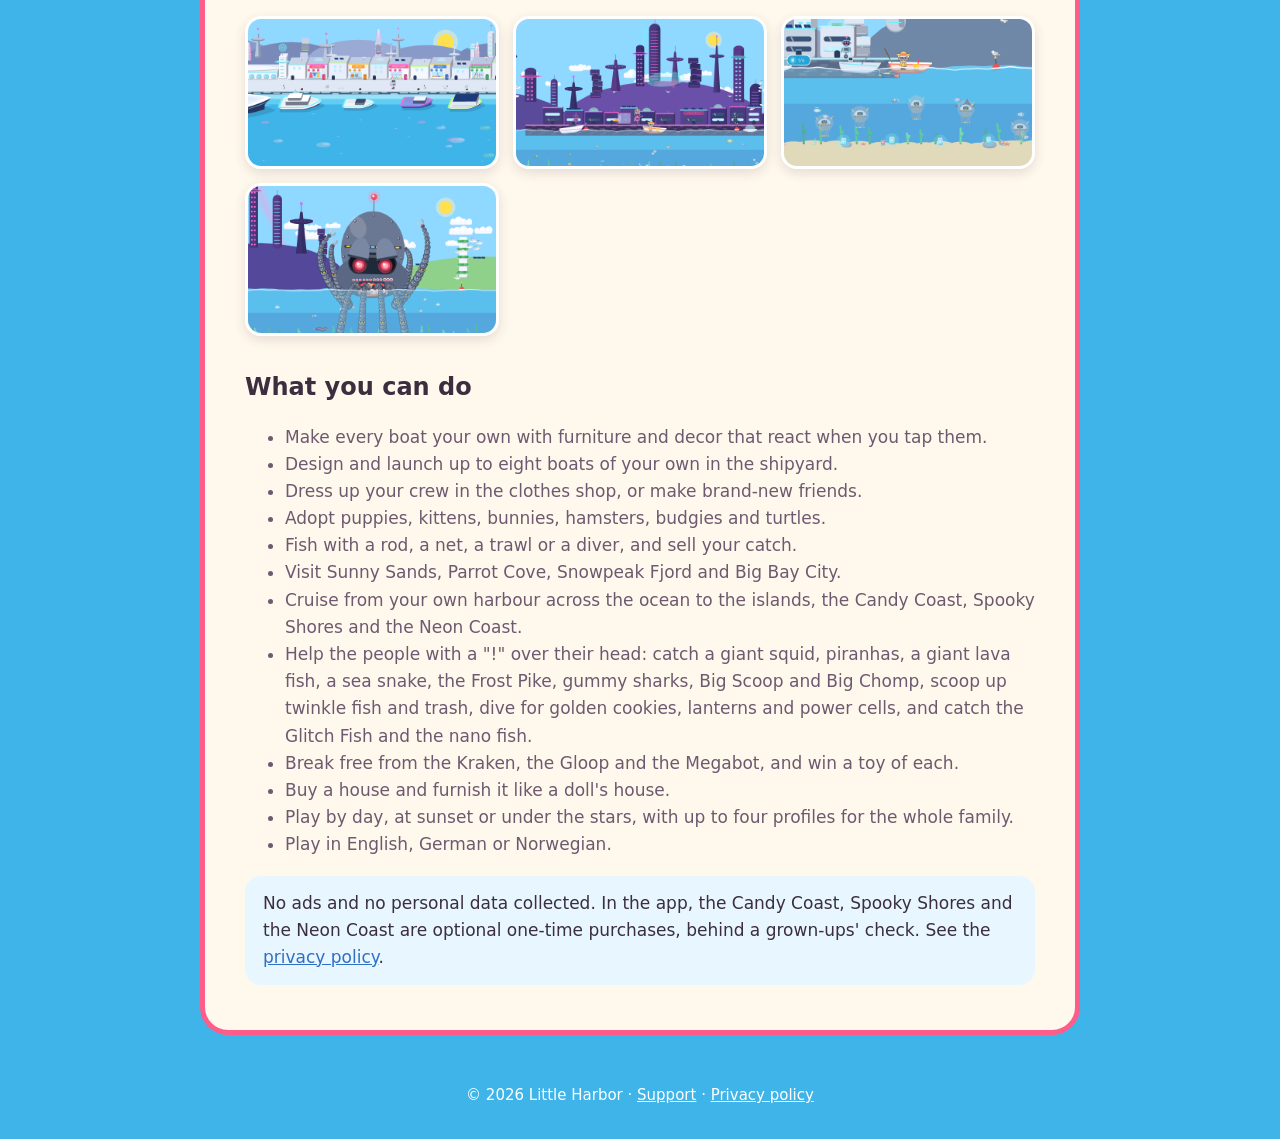
==== commit 222259a8: "In-app purchases (1.5): the three continents, Restore purchases, and the privacy policy Co-Authored-" ====
--- a/index.html
+++ b/index.html
@@ -126,7 +126,7 @@
       <li>Play in English, German or Norwegian.</li>
     </ul>
 
-    <p class="note">No ads, no in-app purchases, and no personal data collected. See the <a href="privacy.html">privacy policy</a>.</p>
+    <p class="note">No ads and no personal data collected. In the app, the Candy Coast, Spooky Shores and the Neon Coast are optional one-time purchases, behind a grown-ups' check. See the <a href="privacy.html">privacy policy</a>.</p>
   </main>
 
   <footer>
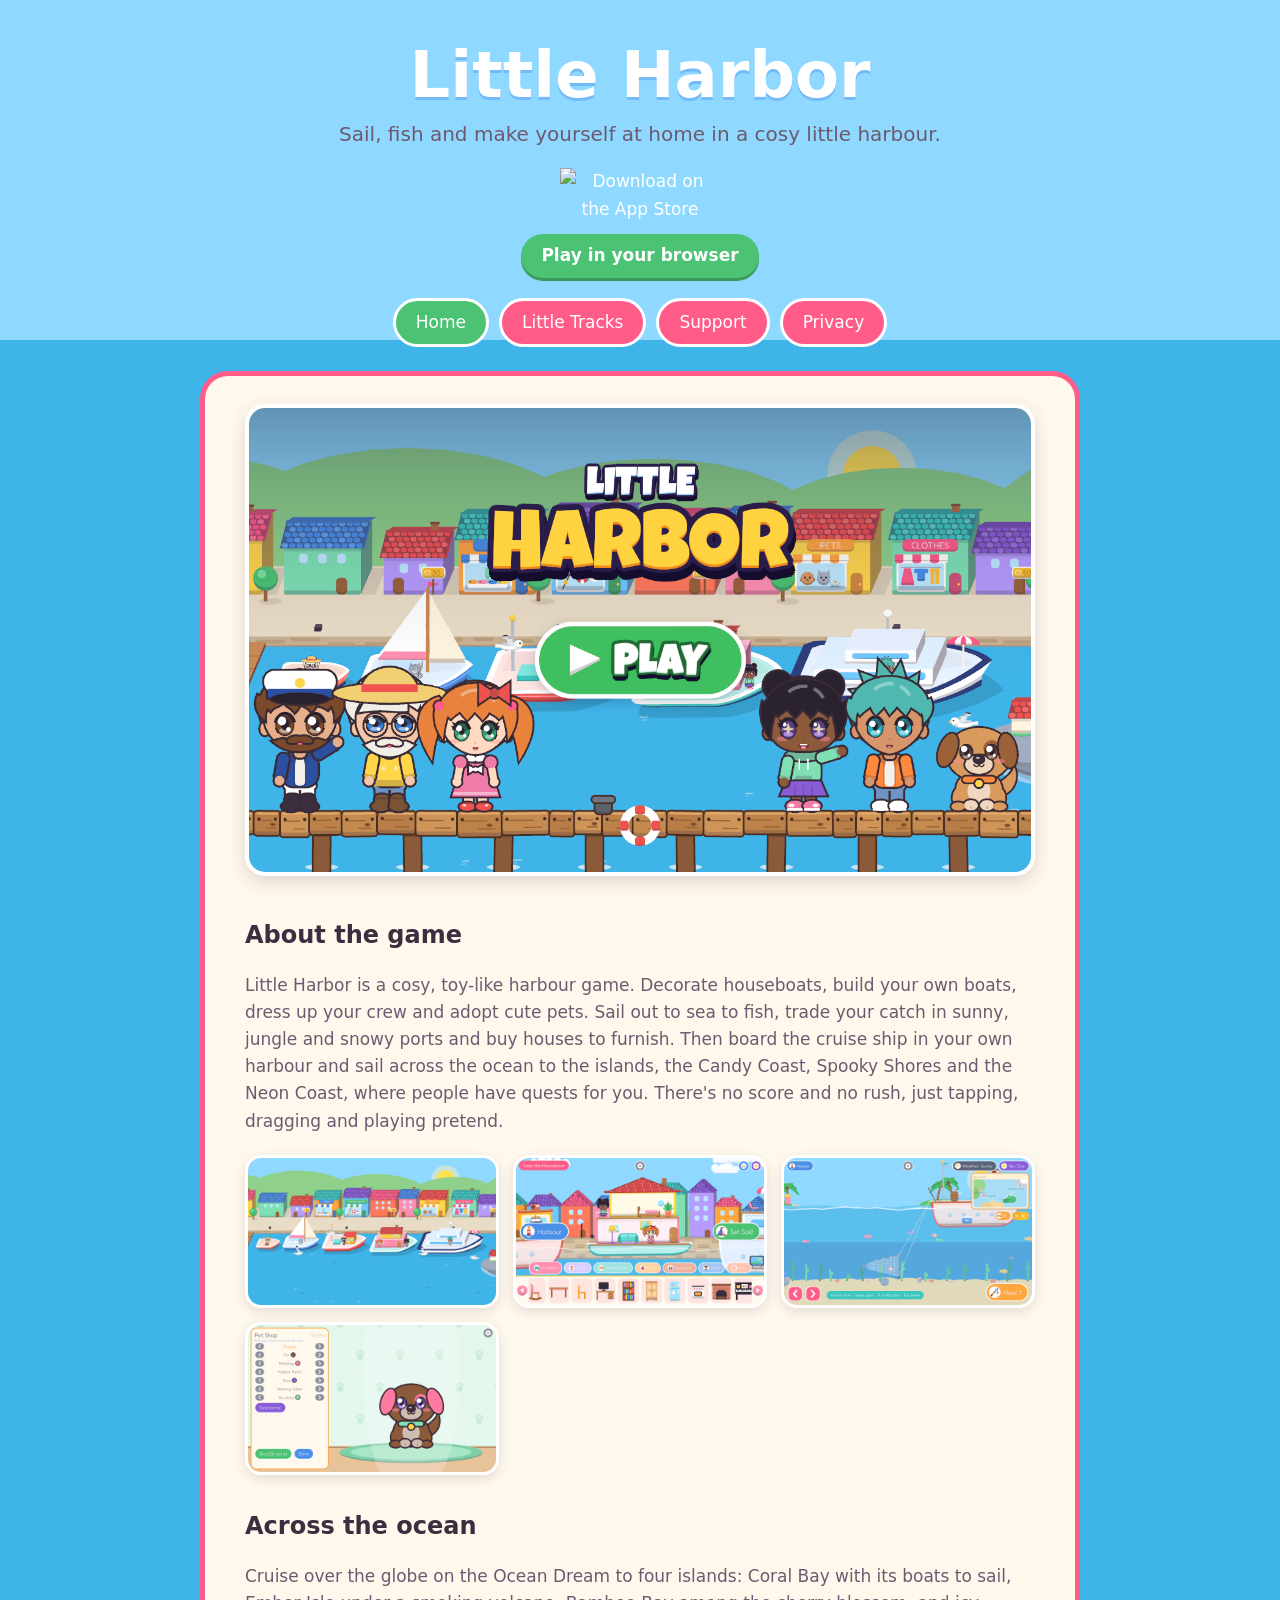
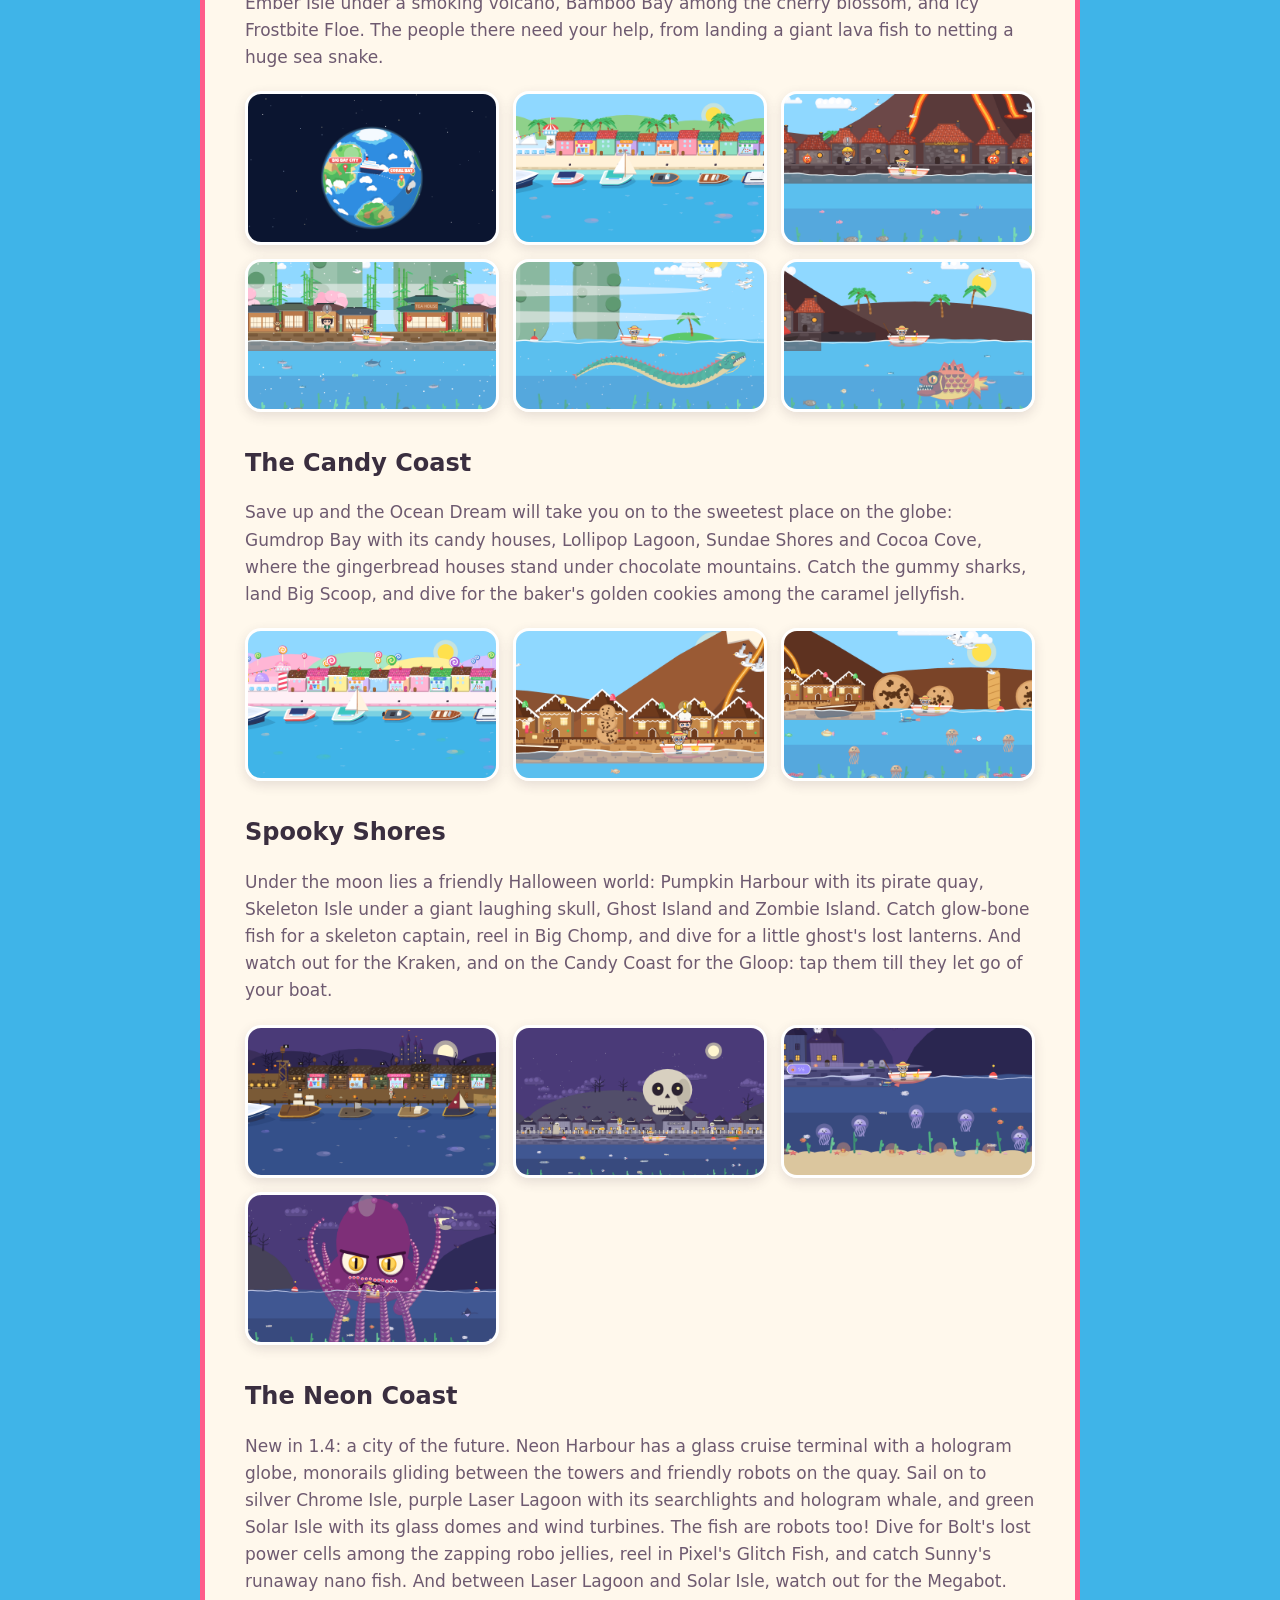
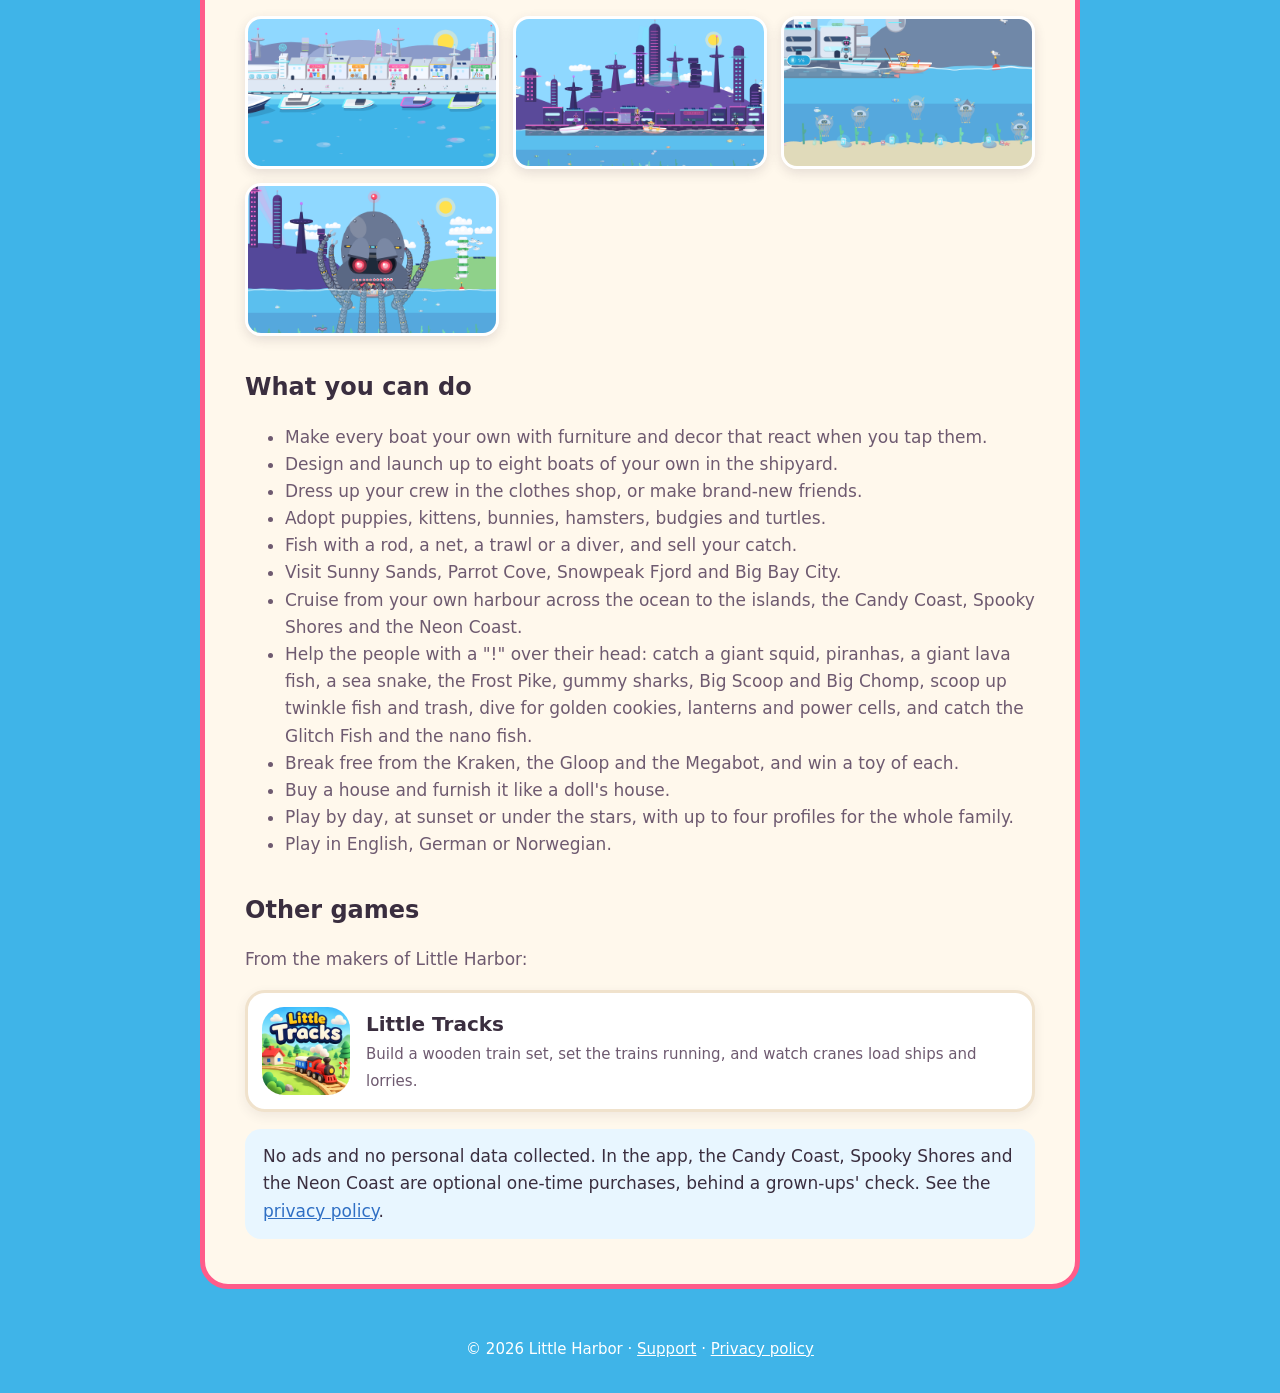
==== commit 64ca9b4e: "Little Tracks: its own page, Other games on the home page, and support and privacy for both games Co" ====
--- a/index.html
+++ b/index.html
@@ -22,6 +22,7 @@
     </div>
     <nav>
       <a href="./" aria-current="page">Home</a>
+      <a href="little-tracks.html">Little Tracks</a>
       <a href="support.html">Support</a>
       <a href="privacy.html">Privacy</a>
     </nav>
@@ -126,6 +127,18 @@
       <li>Play in English, German or Norwegian.</li>
     </ul>
 
+    <h2>Other games</h2>
+    <p>From the makers of Little Harbor:</p>
+    <div class="games">
+      <a class="game" href="little-tracks.html">
+        <img src="images/little-tracks-icon.png" alt="">
+        <div>
+          <strong>Little Tracks</strong>
+          <span>Build a wooden train set, set the trains running, and watch cranes load ships and lorries.</span>
+        </div>
+      </a>
+    </div>
+
     <p class="note">No ads and no personal data collected. In the app, the Candy Coast, Spooky Shores and the Neon Coast are optional one-time purchases, behind a grown-ups' check. See the <a href="privacy.html">privacy policy</a>.</p>
   </main>
 
--- a/style.css
+++ b/style.css
@@ -164,3 +164,53 @@
 footer a {
   color: #fff;
 }
+
+/* Other games: a card per game, with its icon. */
+.games {
+  display: grid;
+  grid-template-columns: repeat(auto-fit, minmax(260px, 1fr));
+  gap: 16px;
+  margin: 16px 0;
+}
+
+.game {
+  display: flex;
+  gap: 16px;
+  align-items: center;
+  padding: 14px;
+  border-radius: 20px;
+  background: #fff;
+  border: 3px solid var(--line);
+  color: var(--ink);
+  text-decoration: none;
+  box-shadow: 0 4px 12px #3a2e3f14;
+}
+
+.game:hover,
+.game:focus-visible {
+  border-color: var(--green);
+}
+
+.game img {
+  width: 88px;
+  height: 88px;
+  border-radius: 22px;
+  flex: none;
+}
+
+.game strong {
+  display: block;
+  font-size: 20px;
+}
+
+.game span {
+  color: var(--soft);
+  font-size: 15px;
+  line-height: 1.4;
+}
+
+.soon {
+  margin-top: 6px;
+  color: #fff;
+  font-weight: 600;
+}
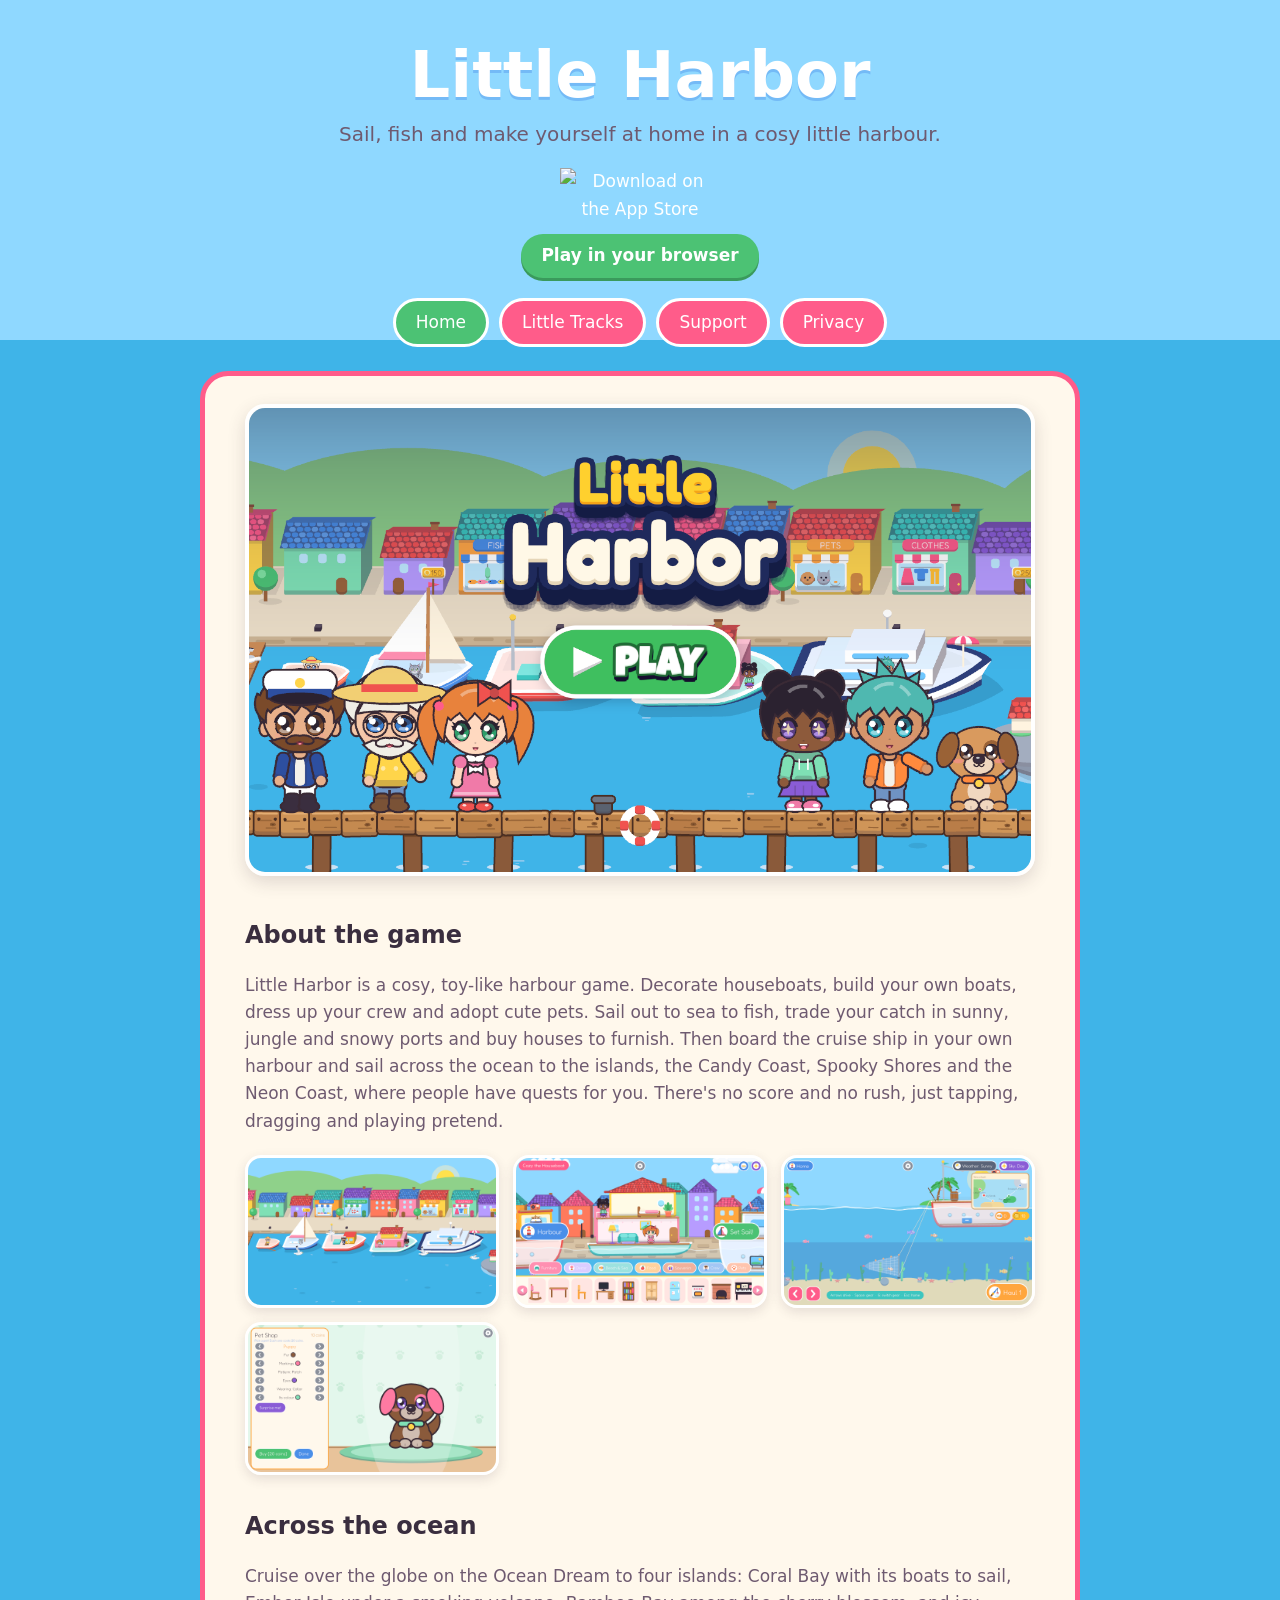
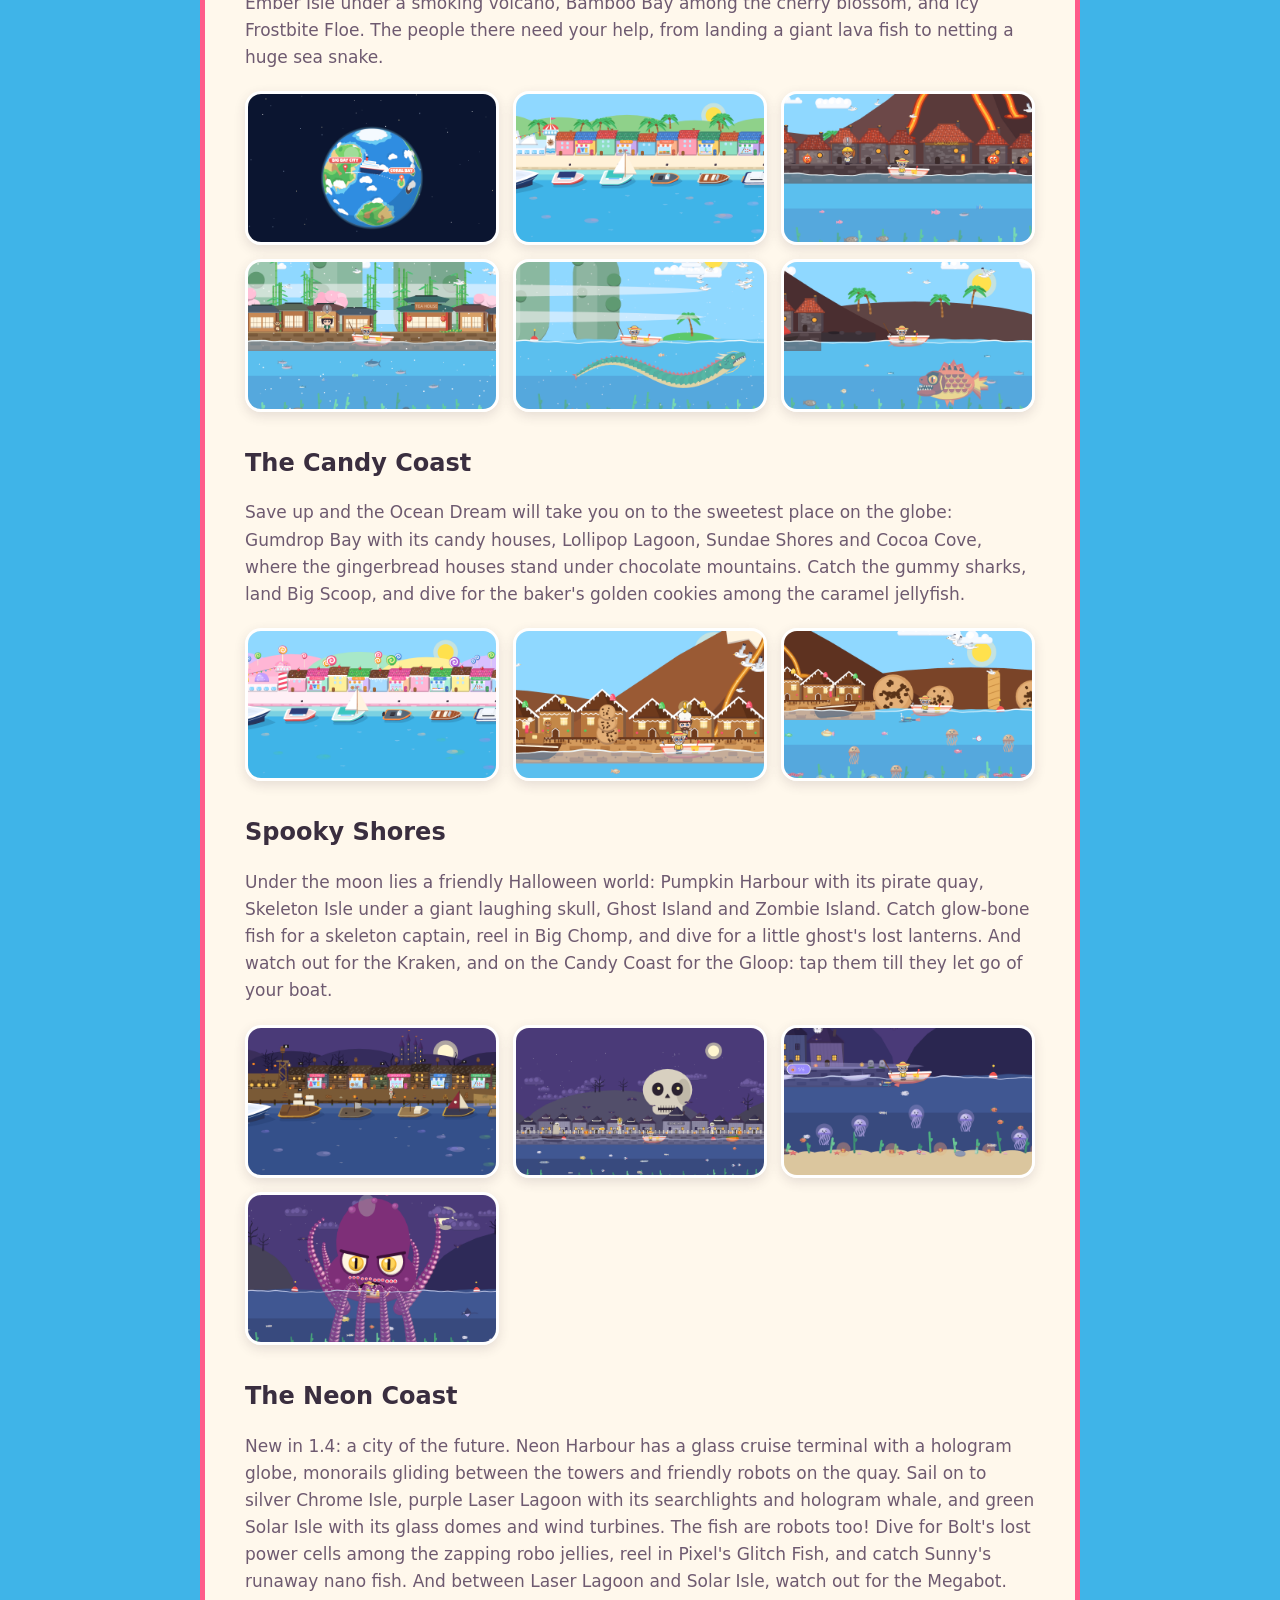
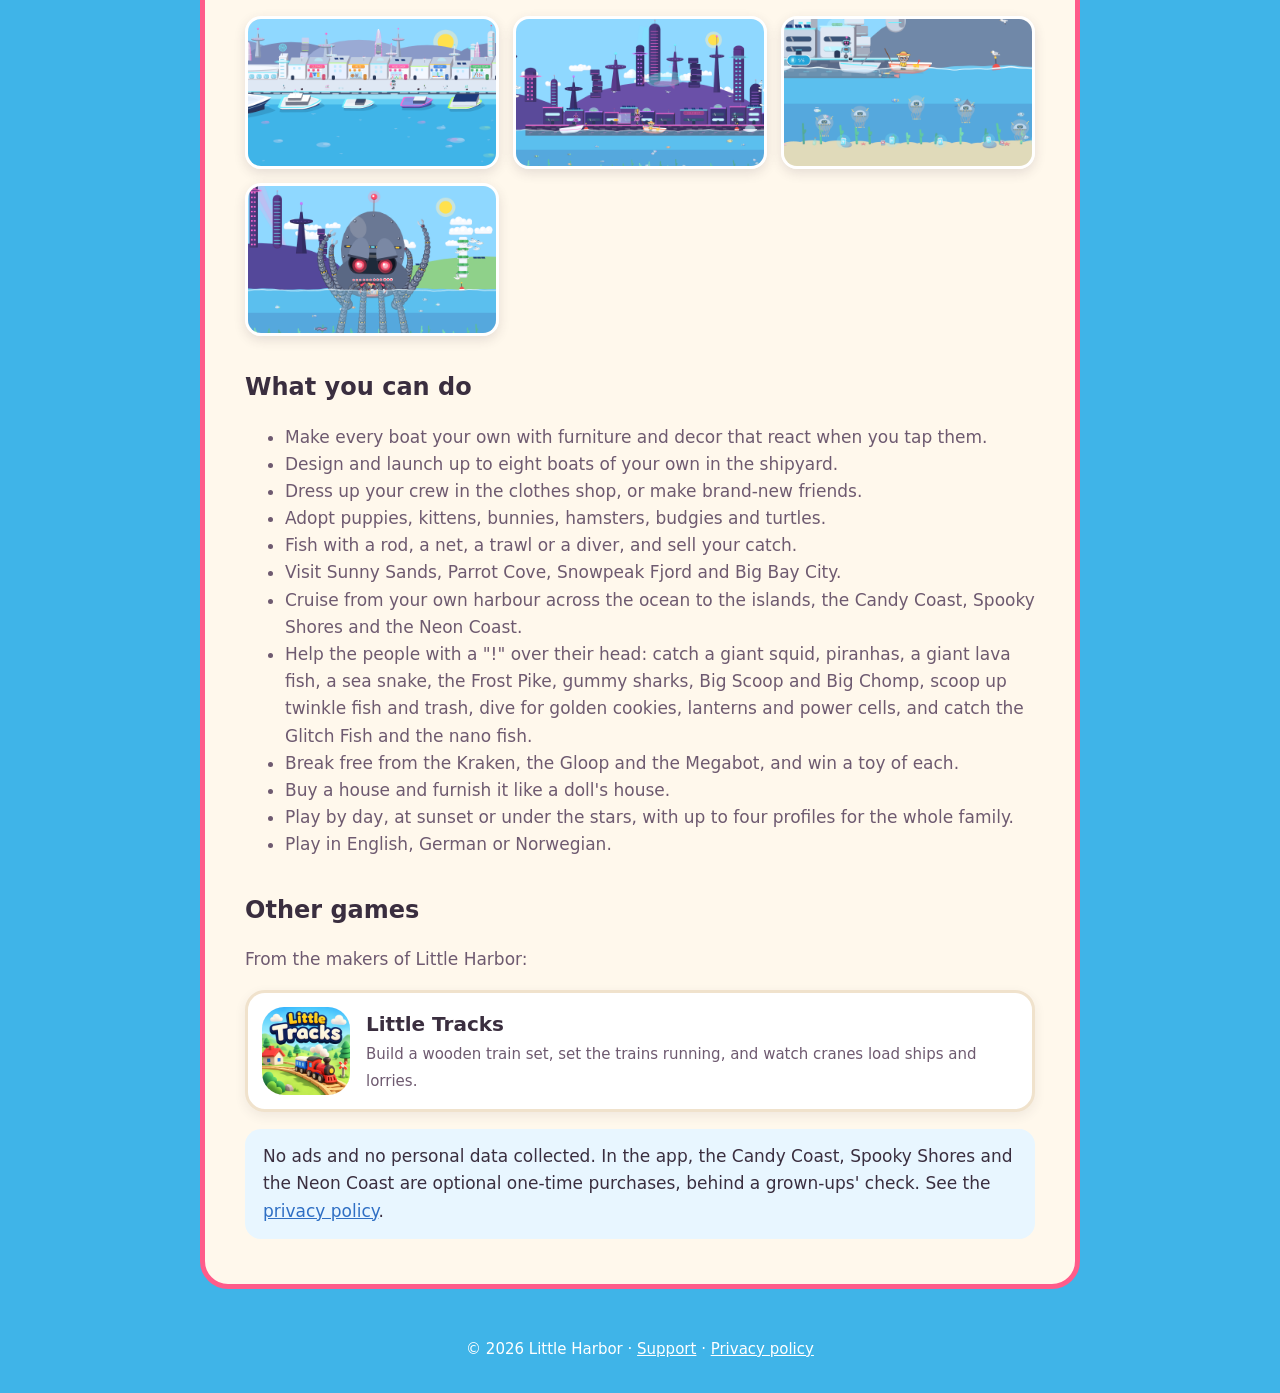
==== commit 712affb1: "The new app icon as the favicon, and the title screen with its new logo Co-Authored-By: Claude Opus " ====
--- a/index.html
+++ b/index.html
@@ -5,9 +5,9 @@
   <meta name="viewport" content="width=device-width, initial-scale=1">
   <title>Little Harbor</title>
   <meta name="description" content="Little Harbor is a cosy, toy-like harbour game: decorate boats, dress up your crew, adopt pets, sail, fish and cruise to the islands, the Candy Coast, Spooky Shores and the Neon Coast.">
-  <link rel="icon" href="favicon.ico?v=2" sizes="any">
-  <link rel="icon" href="icon-192.png?v=2" type="image/png">
-  <link rel="apple-touch-icon" href="apple-touch-icon.png?v=2">
+  <link rel="icon" href="favicon.ico?v=3" sizes="any">
+  <link rel="icon" href="icon-192.png?v=3" type="image/png">
+  <link rel="apple-touch-icon" href="apple-touch-icon.png?v=3">
   <link rel="stylesheet" href="style.css">
 </head>
 <body>
